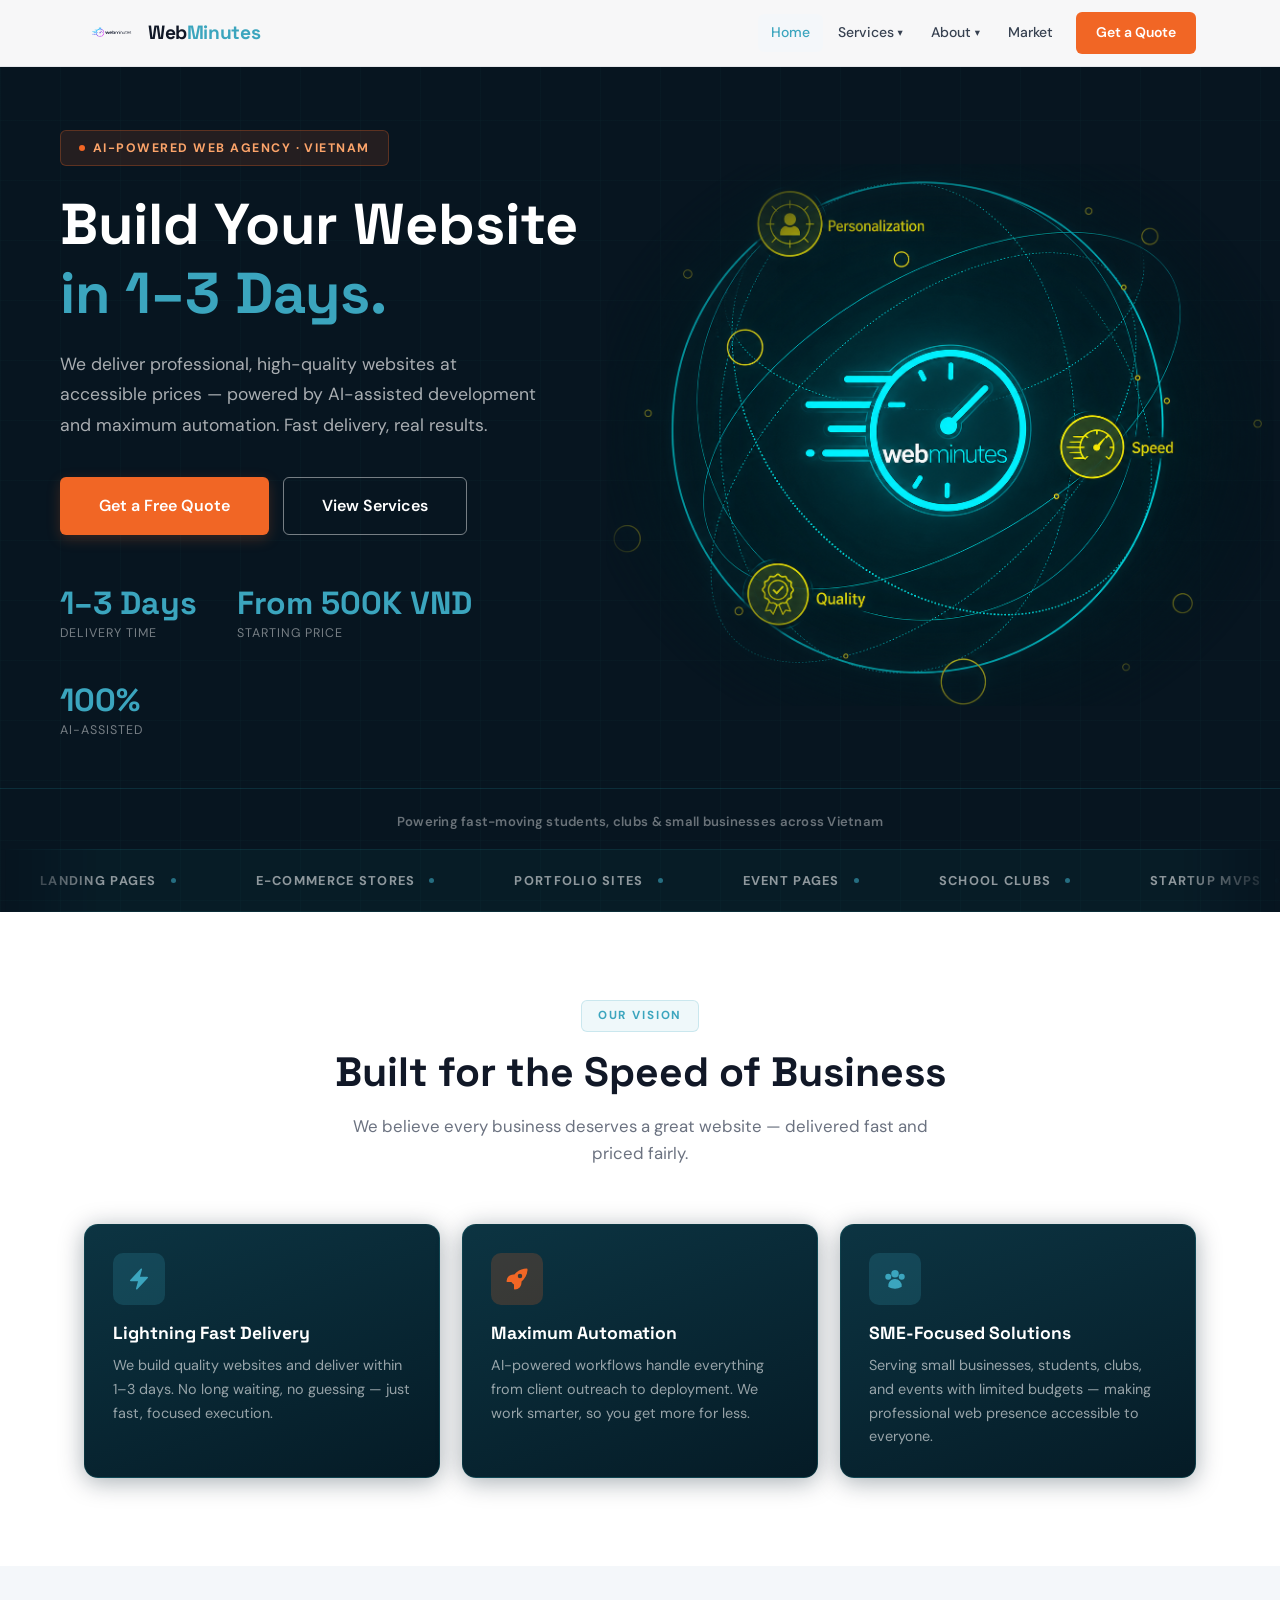
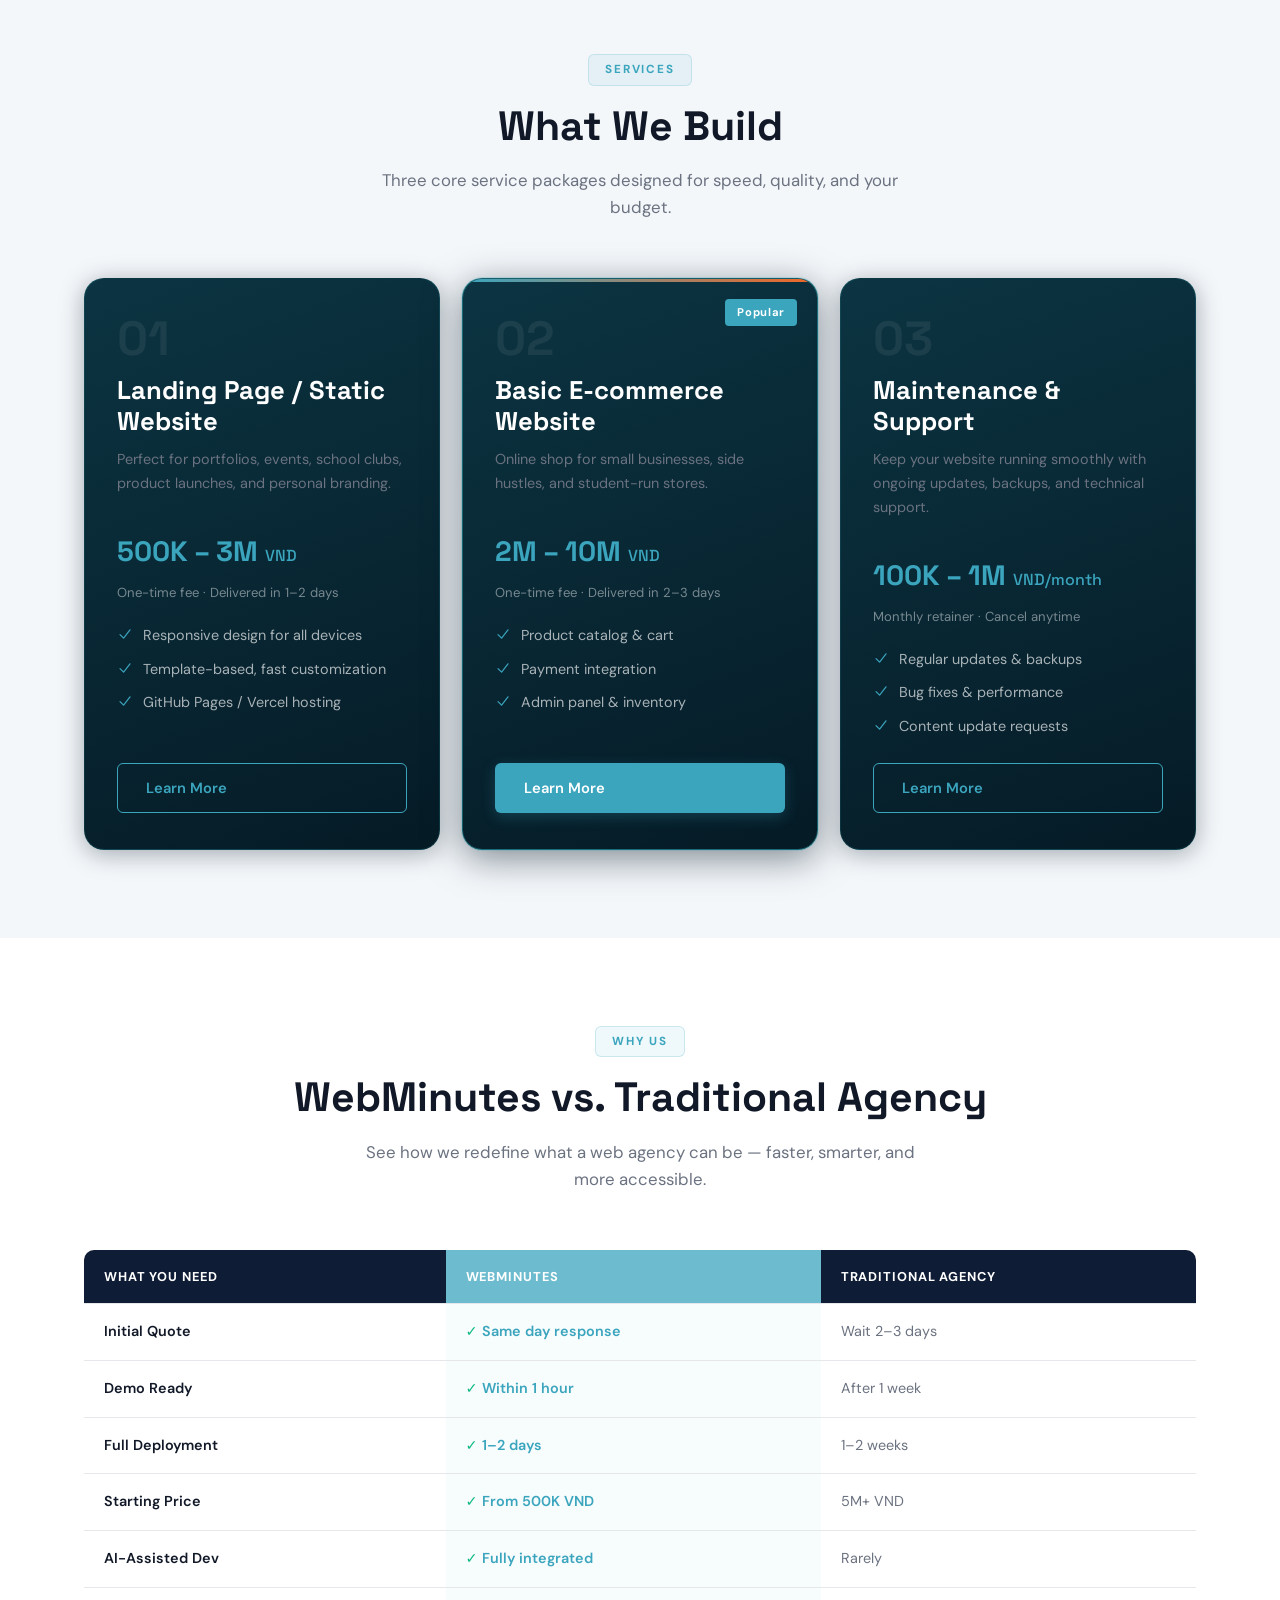
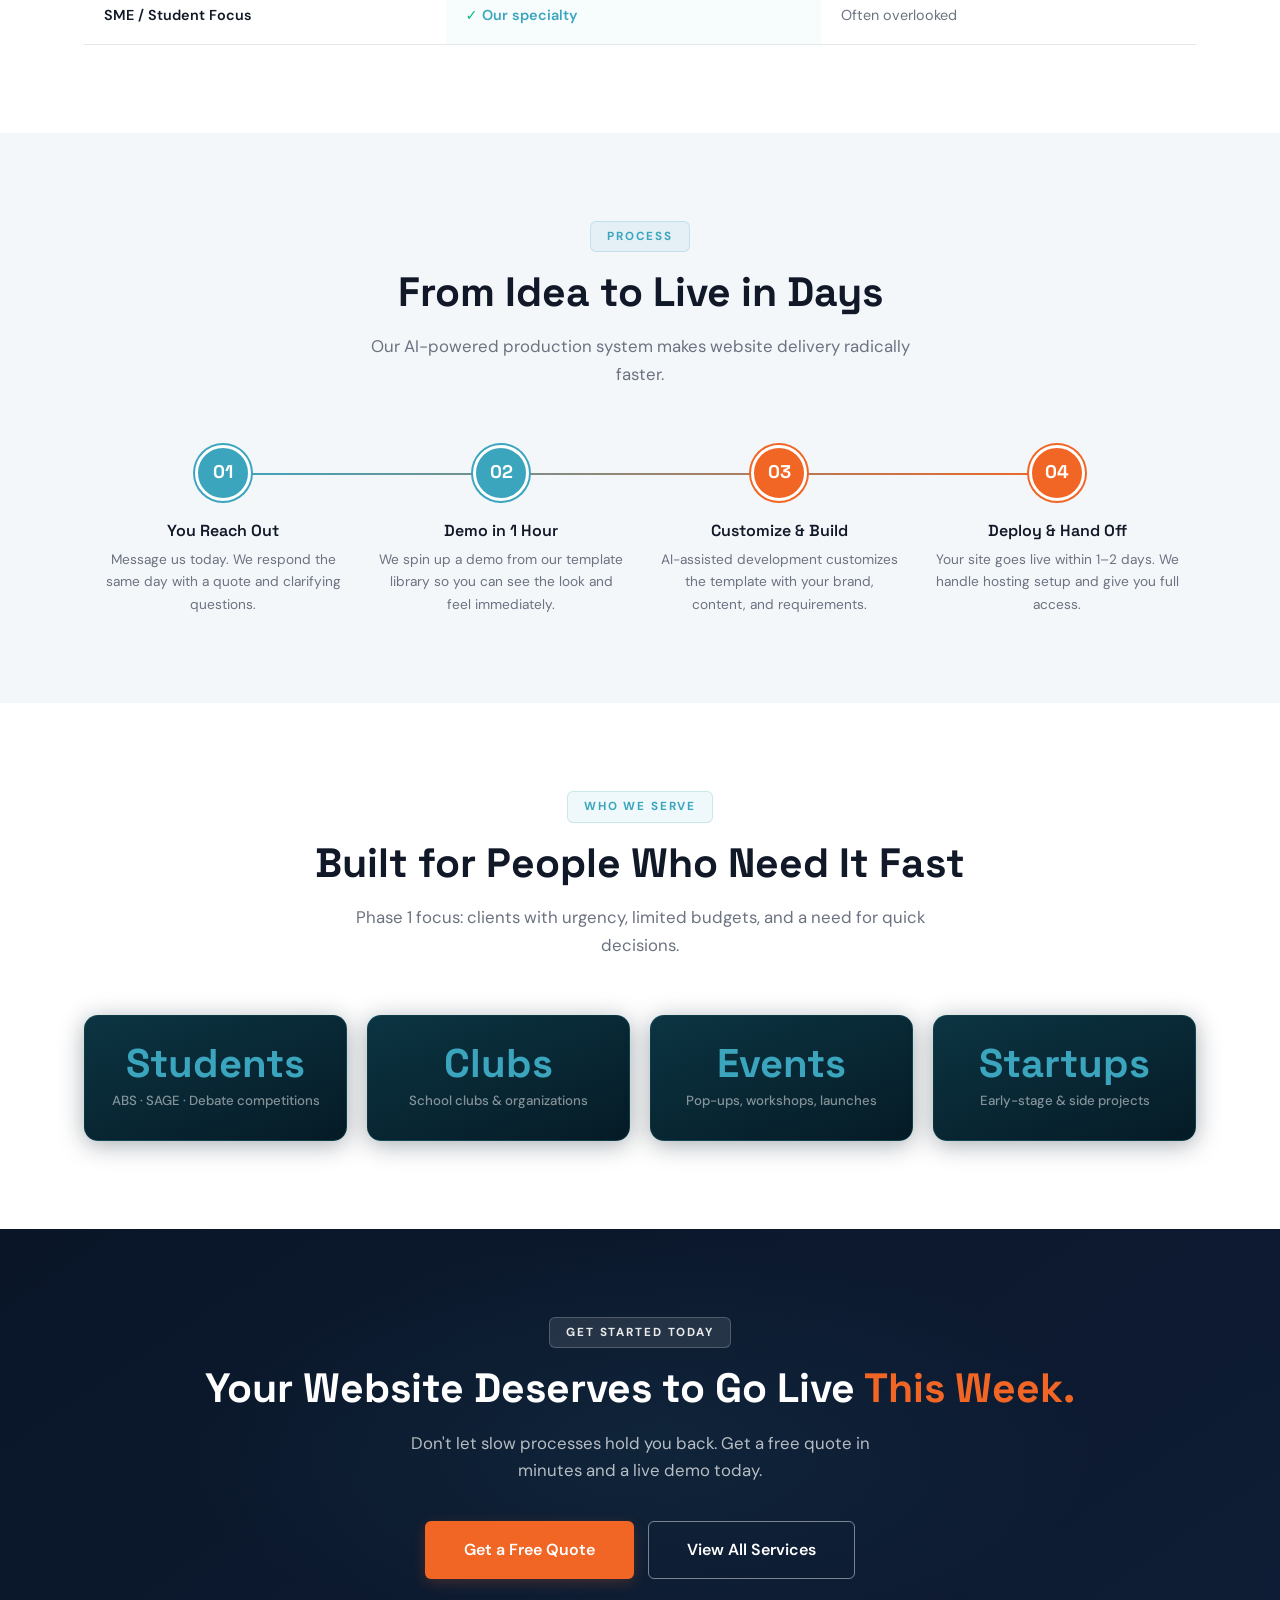
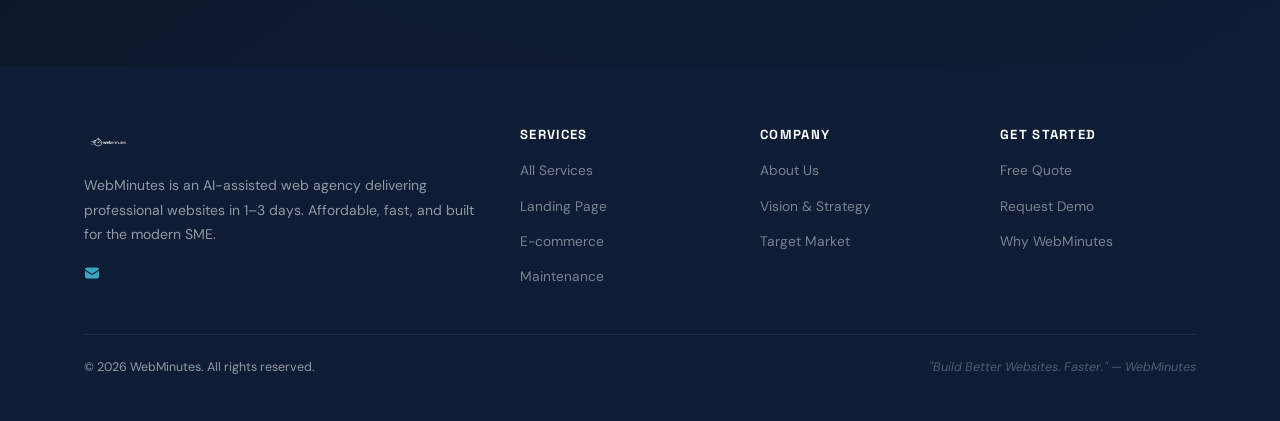
==== index.html @ 7f6e250c "feat: initial WebMinutes website Netcraft-inspired design with dark hero, split layout, scrolling ti" ====
<!DOCTYPE html>
<html lang="en">
<head>
  <meta charset="UTF-8" />
  <meta name="viewport" content="width=device-width, initial-scale=1.0" />
  <link rel="icon" type="image/png" href="assets/img/webminutes-logo.png" />
  <title>WebMinutes – AI-Powered Web Agency | Fast. Affordable. Professional.</title>
  <meta name="description" content="WebMinutes builds quality websites in 1-3 days using AI-assisted development. Affordable solutions for SMEs, students, clubs, and startups in Vietnam." />
  <link rel="stylesheet" href="assets/css/styles.css" />
</head>
<body>

  <!-- NAV -->
  <nav class="nav">
    <div class="nav-inner">
      <a href="index.html" class="nav-logo">
        <img src="assets/img/webminutes-logo.png" alt="WebMinutes" class="nav-logo-img" />
        <span class="nav-logo-text">Web<span>Minutes</span></span>
      </a>
      <ul class="nav-menu">
        <li class="nav-item"><a href="index.html" class="nav-link active">Home</a></li>
        <li class="nav-item">
          <a href="services.html" class="nav-link" data-dropdown="true">Services <span class="chevron">▾</span></a>
          <div class="dropdown">
            <a href="services.html">All Services</a>
            <a href="services/landing-page.html">Landing Page</a>
            <a href="services/ecommerce.html">E-commerce</a>
          </div>
        </li>
        <li class="nav-item">
          <a href="about.html" class="nav-link" data-dropdown="true">About <span class="chevron">▾</span></a>
          <div class="dropdown">
            <a href="about.html">Company Overview</a>
            <a href="about/vision.html">Vision &amp; Strategy</a>
          </div>
        </li>
        <li class="nav-item"><a href="market.html" class="nav-link">Market</a></li>
        <li class="nav-item"><a href="contact.html" class="nav-link nav-cta">Get a Quote</a></li>
      </ul>
      <div class="nav-toggle" aria-label="Toggle menu">
        <span></span><span></span><span></span>
      </div>
    </div>
  </nav>

  <!-- HERO -->
  <section class="hero">
    <div class="hero-grid"></div>
    <div class="container hero-inner">
      <div class="hero-content">
        <div class="hero-eyebrow animate-fade-up">
          <span class="pulse-dot"></span>
          AI-Powered Web Agency · Vietnam
        </div>
        <h1 class="animate-fade-up delay-1">Build Your Website<br /><span>in 1–3 Days.</span></h1>
        <p class="hero-lead animate-fade-up delay-2">
          We deliver professional, high-quality websites at accessible prices — powered by AI-assisted development and maximum automation. Fast delivery, real results.
        </p>
        <div class="hero-cta animate-fade-up delay-3">
          <a href="contact.html" class="btn btn-accent btn-lg">Get a Free Quote</a>
          <a href="services.html" class="btn btn-outline-white btn-lg">View Services</a>
        </div>
        <div class="hero-stats animate-fade-up delay-4">
          <div class="hero-stat">
            <div class="number" data-count="1" data-suffix="–3 Days">0</div>
            <div class="label">Delivery Time</div>
          </div>
          <div class="hero-stat">
            <div class="number" data-prefix="From " data-count="500" data-suffix="K VND">0</div>
            <div class="label">Starting Price</div>
          </div>
          <div class="hero-stat">
            <div class="number" data-count="100" data-suffix="%">0</div>
            <div class="label">AI-Assisted</div>
          </div>
        </div>
      </div>

      <div class="hero-visual">
        <img src="assets/img/background.png" alt="" class="hero-bg-img" aria-hidden="true" />
      </div>
    </div>

    <!-- TICKER BANNER — inside hero so it's always in viewport -->
    <div class="ticker-banner">
    <p class="ticker-banner-label">Powering fast-moving students, clubs &amp; small businesses across Vietnam</p>
    <div class="ticker-outer">
      <div class="ticker-track">
        <span class="ticker-item">Landing Pages<span class="ticker-sep"></span></span>
        <span class="ticker-item">E-commerce Stores<span class="ticker-sep"></span></span>
        <span class="ticker-item">Portfolio Sites<span class="ticker-sep"></span></span>
        <span class="ticker-item">Event Pages<span class="ticker-sep"></span></span>
        <span class="ticker-item">School Clubs<span class="ticker-sep"></span></span>
        <span class="ticker-item">Startup MVPs<span class="ticker-sep"></span></span>
        <span class="ticker-item">AI-Powered Builds<span class="ticker-sep"></span></span>
        <span class="ticker-item">1–3 Day Delivery<span class="ticker-sep"></span></span>
        <span class="ticker-item">From 500K VND<span class="ticker-sep"></span></span>
        <span class="ticker-item">Free Hosting Setup<span class="ticker-sep"></span></span>
        <span class="ticker-item">Mobile Responsive<span class="ticker-sep"></span></span>
        <span class="ticker-item">Same-Day Response<span class="ticker-sep"></span></span>
        <span class="ticker-item">Landing Pages<span class="ticker-sep"></span></span>
        <span class="ticker-item">E-commerce Stores<span class="ticker-sep"></span></span>
        <span class="ticker-item">Portfolio Sites<span class="ticker-sep"></span></span>
        <span class="ticker-item">Event Pages<span class="ticker-sep"></span></span>
        <span class="ticker-item">School Clubs<span class="ticker-sep"></span></span>
        <span class="ticker-item">Startup MVPs<span class="ticker-sep"></span></span>
        <span class="ticker-item">AI-Powered Builds<span class="ticker-sep"></span></span>
        <span class="ticker-item">1–3 Day Delivery<span class="ticker-sep"></span></span>
        <span class="ticker-item">From 500K VND<span class="ticker-sep"></span></span>
        <span class="ticker-item">Free Hosting Setup<span class="ticker-sep"></span></span>
        <span class="ticker-item">Mobile Responsive<span class="ticker-sep"></span></span>
        <span class="ticker-item">Same-Day Response<span class="ticker-sep"></span></span>
      </div>
    </div>
  </div>
  </section>

  <!-- VISION -->
  <section class="section">
    <div class="container">
      <div class="section-header reveal">
        <div class="eyebrow">Our Vision</div>
        <h2>Built for the Speed of Business</h2>
        <p>We believe every business deserves a great website — delivered fast and priced fairly.</p>
      </div>
      <div class="card-grid card-grid-3">
        <div class="card reveal">
          <div class="card-icon blue">
            <svg xmlns="http://www.w3.org/2000/svg" viewBox="0 0 24 24" fill="currentColor"><path fill-rule="evenodd" d="M14.615 1.595a.75.75 0 01.359.852L12.982 9.75h7.268a.75.75 0 01.548 1.262l-10.5 11.25a.75.75 0 01-1.272-.71l1.992-7.302H3.75a.75.75 0 01-.548-1.262l10.5-11.25a.75.75 0 01.913-.143z" clip-rule="evenodd"/></svg>
          </div>
          <h3>Lightning Fast Delivery</h3>
          <p>We build quality websites and deliver within 1–3 days. No long waiting, no guessing — just fast, focused execution.</p>
        </div>
        <div class="card reveal delay-1">
          <div class="card-icon orange">
            <svg xmlns="http://www.w3.org/2000/svg" viewBox="0 0 24 24" fill="currentColor"><path fill-rule="evenodd" d="M9.315 7.584C12.195 3.883 16.695 1.5 21.75 1.5a.75.75 0 01.75.75c0 5.056-2.383 9.555-6.084 12.436A6.75 6.75 0 019.75 22.5a.75.75 0 01-.75-.75v-4.131A15.838 15.838 0 016.382 15H2.25a.75.75 0 01-.75-.75 6.75 6.75 0 017.815-6.666zM15 6.75a2.25 2.25 0 100 4.5 2.25 2.25 0 000-4.5z" clip-rule="evenodd"/></svg>
          </div>
          <h3>Maximum Automation</h3>
          <p>AI-powered workflows handle everything from client outreach to deployment. We work smarter, so you get more for less.</p>
        </div>
        <div class="card reveal delay-2">
          <div class="card-icon teal">
            <svg xmlns="http://www.w3.org/2000/svg" viewBox="0 0 24 24" fill="currentColor"><path fill-rule="evenodd" d="M8.25 6.75a3.75 3.75 0 117.5 0 3.75 3.75 0 01-7.5 0zM15.75 9.75a3 3 0 116 0 3 3 0 01-6 0zM2.25 9.75a3 3 0 116 0 3 3 0 01-6 0zM6.31 15.117A6.745 6.745 0 0112 12a6.745 6.745 0 016.709 7.498.75.75 0 01-.372.568A12.696 12.696 0 0112 21.75c-2.305 0-4.47-.612-6.337-1.684a.75.75 0 01-.372-.568 6.787 6.787 0 011.019-4.38z" clip-rule="evenodd"/></svg>
          </div>
          <h3>SME-Focused Solutions</h3>
          <p>Serving small businesses, students, clubs, and events with limited budgets — making professional web presence accessible to everyone.</p>
        </div>
      </div>
    </div>
  </section>

  <!-- SERVICES OVERVIEW -->
  <section class="section section-alt">
    <div class="container">
      <div class="section-header reveal">
        <div class="eyebrow">Services</div>
        <h2>What We Build</h2>
        <p>Three core service packages designed for speed, quality, and your budget.</p>
      </div>
      <div class="card-grid card-grid-3">
        <a href="services/landing-page.html" class="service-card reveal">
          <div class="service-num">01</div>
          <h3>Landing Page / Static Website</h3>
          <p style="color:var(--text-light);font-size:.9rem;margin:12px 0 16px;">Perfect for portfolios, events, school clubs, product launches, and personal branding.</p>
          <div class="service-price">500K – 3M <span style="font-size:1rem;font-weight:500;">VND</span></div>
          <div class="service-price-note">One-time fee · Delivered in 1–2 days</div>
          <div class="service-features">
            <div class="service-feature"><svg xmlns="http://www.w3.org/2000/svg" viewBox="0 0 20 20" fill="currentColor"><path fill-rule="evenodd" d="M16.704 4.153a.75.75 0 01.143 1.052l-8 10.5a.75.75 0 01-1.127.075l-4.5-4.5a.75.75 0 011.06-1.06l3.894 3.893 7.48-9.817a.75.75 0 011.05-.143z" clip-rule="evenodd"/></svg>Responsive design for all devices</div>
            <div class="service-feature"><svg xmlns="http://www.w3.org/2000/svg" viewBox="0 0 20 20" fill="currentColor"><path fill-rule="evenodd" d="M16.704 4.153a.75.75 0 01.143 1.052l-8 10.5a.75.75 0 01-1.127.075l-4.5-4.5a.75.75 0 011.06-1.06l3.894 3.893 7.48-9.817a.75.75 0 011.05-.143z" clip-rule="evenodd"/></svg>Template-based, fast customization</div>
            <div class="service-feature"><svg xmlns="http://www.w3.org/2000/svg" viewBox="0 0 20 20" fill="currentColor"><path fill-rule="evenodd" d="M16.704 4.153a.75.75 0 01.143 1.052l-8 10.5a.75.75 0 01-1.127.075l-4.5-4.5a.75.75 0 011.06-1.06l3.894 3.893 7.48-9.817a.75.75 0 011.05-.143z" clip-rule="evenodd"/></svg>GitHub Pages / Vercel hosting</div>
          </div>
          <span class="btn btn-outline" style="margin-top:auto;">Learn More</span>
        </a>
        <a href="services/ecommerce.html" class="service-card featured reveal delay-1">
          <div class="featured-badge">Popular</div>
          <div class="service-num">02</div>
          <h3>Basic E-commerce Website</h3>
          <p style="color:var(--text-light);font-size:.9rem;margin:12px 0 16px;">Online shop for small businesses, side hustles, and student-run stores.</p>
          <div class="service-price">2M – 10M <span style="font-size:1rem;font-weight:500;">VND</span></div>
          <div class="service-price-note">One-time fee · Delivered in 2–3 days</div>
          <div class="service-features">
            <div class="service-feature"><svg xmlns="http://www.w3.org/2000/svg" viewBox="0 0 20 20" fill="currentColor"><path fill-rule="evenodd" d="M16.704 4.153a.75.75 0 01.143 1.052l-8 10.5a.75.75 0 01-1.127.075l-4.5-4.5a.75.75 0 011.06-1.06l3.894 3.893 7.48-9.817a.75.75 0 011.05-.143z" clip-rule="evenodd"/></svg>Product catalog &amp; cart</div>
            <div class="service-feature"><svg xmlns="http://www.w3.org/2000/svg" viewBox="0 0 20 20" fill="currentColor"><path fill-rule="evenodd" d="M16.704 4.153a.75.75 0 01.143 1.052l-8 10.5a.75.75 0 01-1.127.075l-4.5-4.5a.75.75 0 011.06-1.06l3.894 3.893 7.48-9.817a.75.75 0 011.05-.143z" clip-rule="evenodd"/></svg>Payment integration</div>
            <div class="service-feature"><svg xmlns="http://www.w3.org/2000/svg" viewBox="0 0 20 20" fill="currentColor"><path fill-rule="evenodd" d="M16.704 4.153a.75.75 0 01.143 1.052l-8 10.5a.75.75 0 01-1.127.075l-4.5-4.5a.75.75 0 011.06-1.06l3.894 3.893 7.48-9.817a.75.75 0 011.05-.143z" clip-rule="evenodd"/></svg>Admin panel &amp; inventory</div>
          </div>
          <span class="btn btn-primary" style="margin-top:auto;">Learn More</span>
        </a>
        <a href="services.html#maintenance" class="service-card reveal delay-2">
          <div class="service-num">03</div>
          <h3>Maintenance &amp; Support</h3>
          <p style="color:var(--text-light);font-size:.9rem;margin:12px 0 16px;">Keep your website running smoothly with ongoing updates, backups, and technical support.</p>
          <div class="service-price">100K – 1M <span style="font-size:1rem;font-weight:500;">VND/month</span></div>
          <div class="service-price-note">Monthly retainer · Cancel anytime</div>
          <div class="service-features">
            <div class="service-feature"><svg xmlns="http://www.w3.org/2000/svg" viewBox="0 0 20 20" fill="currentColor"><path fill-rule="evenodd" d="M16.704 4.153a.75.75 0 01.143 1.052l-8 10.5a.75.75 0 01-1.127.075l-4.5-4.5a.75.75 0 011.06-1.06l3.894 3.893 7.48-9.817a.75.75 0 011.05-.143z" clip-rule="evenodd"/></svg>Regular updates &amp; backups</div>
            <div class="service-feature"><svg xmlns="http://www.w3.org/2000/svg" viewBox="0 0 20 20" fill="currentColor"><path fill-rule="evenodd" d="M16.704 4.153a.75.75 0 01.143 1.052l-8 10.5a.75.75 0 01-1.127.075l-4.5-4.5a.75.75 0 011.06-1.06l3.894 3.893 7.48-9.817a.75.75 0 011.05-.143z" clip-rule="evenodd"/></svg>Bug fixes &amp; performance</div>
            <div class="service-feature"><svg xmlns="http://www.w3.org/2000/svg" viewBox="0 0 20 20" fill="currentColor"><path fill-rule="evenodd" d="M16.704 4.153a.75.75 0 01.143 1.052l-8 10.5a.75.75 0 01-1.127.075l-4.5-4.5a.75.75 0 011.06-1.06l3.894 3.893 7.48-9.817a.75.75 0 011.05-.143z" clip-rule="evenodd"/></svg>Content update requests</div>
          </div>
          <span class="btn btn-outline" style="margin-top:auto;">Learn More</span>
        </a>
      </div>
    </div>
  </section>

  <!-- WHY WEBMINUTES -->
  <section class="section">
    <div class="container">
      <div class="section-header reveal">
        <div class="eyebrow">Why Us</div>
        <h2>WebMinutes vs. Traditional Agency</h2>
        <p>See how we redefine what a web agency can be — faster, smarter, and more accessible.</p>
      </div>
      <div class="compare-wrap reveal">
        <table class="compare-table">
          <thead>
            <tr>
              <th>What You Need</th>
              <th class="hl-col">WebMinutes</th>
              <th>Traditional Agency</th>
            </tr>
          </thead>
          <tbody>
            <tr>
              <td class="metric-col">Initial Quote</td>
              <td class="hl-col us-col"><span class="check">✓</span> Same day response</td>
              <td class="them-col">Wait 2–3 days</td>
            </tr>
            <tr>
              <td class="metric-col">Demo Ready</td>
              <td class="hl-col us-col"><span class="check">✓</span> Within 1 hour</td>
              <td class="them-col">After 1 week</td>
            </tr>
            <tr>
              <td class="metric-col">Full Deployment</td>
              <td class="hl-col us-col"><span class="check">✓</span> 1–2 days</td>
              <td class="them-col">1–2 weeks</td>
            </tr>
            <tr>
              <td class="metric-col">Starting Price</td>
              <td class="hl-col us-col"><span class="check">✓</span> From 500K VND</td>
              <td class="them-col">5M+ VND</td>
            </tr>
            <tr>
              <td class="metric-col">AI-Assisted Dev</td>
              <td class="hl-col us-col"><span class="check">✓</span> Fully integrated</td>
              <td class="them-col">Rarely</td>
            </tr>
            <tr>
              <td class="metric-col">SME / Student Focus</td>
              <td class="hl-col us-col"><span class="check">✓</span> Our specialty</td>
              <td class="them-col">Often overlooked</td>
            </tr>
          </tbody>
        </table>
      </div>
    </div>
  </section>

  <!-- HOW IT WORKS -->
  <section class="section section-alt">
    <div class="container">
      <div class="section-header reveal">
        <div class="eyebrow">Process</div>
        <h2>From Idea to Live in Days</h2>
        <p>Our AI-powered production system makes website delivery radically faster.</p>
      </div>
      <div class="process-grid reveal">
        <div class="process-step">
          <div class="step-num">01</div>
          <h4>You Reach Out</h4>
          <p>Message us today. We respond the same day with a quote and clarifying questions.</p>
        </div>
        <div class="process-step">
          <div class="step-num">02</div>
          <h4>Demo in 1 Hour</h4>
          <p>We spin up a demo from our template library so you can see the look and feel immediately.</p>
        </div>
        <div class="process-step">
          <div class="step-num accent">03</div>
          <h4>Customize &amp; Build</h4>
          <p>AI-assisted development customizes the template with your brand, content, and requirements.</p>
        </div>
        <div class="process-step">
          <div class="step-num accent">04</div>
          <h4>Deploy &amp; Hand Off</h4>
          <p>Your site goes live within 1–2 days. We handle hosting setup and give you full access.</p>
        </div>
      </div>
    </div>
  </section>

  <!-- TARGET MARKET -->
  <section class="section">
    <div class="container">
      <div class="section-header reveal">
        <div class="eyebrow">Who We Serve</div>
        <h2>Built for People Who Need It Fast</h2>
        <p>Phase 1 focus: clients with urgency, limited budgets, and a need for quick decisions.</p>
      </div>
      <div class="stats-row reveal">
        <div class="stat-box">
          <div class="number">Students</div>
          <div class="label">ABS · SAGE · Debate competitions</div>
        </div>
        <div class="stat-box">
          <div class="number">Clubs</div>
          <div class="label">School clubs &amp; organizations</div>
        </div>
        <div class="stat-box">
          <div class="number">Events</div>
          <div class="label">Pop-ups, workshops, launches</div>
        </div>
        <div class="stat-box">
          <div class="number">Startups</div>
          <div class="label">Early-stage &amp; side projects</div>
        </div>
      </div>
    </div>
  </section>

  <!-- CTA -->
  <section class="cta-section">
    <div class="container">
      <div class="section-header" style="margin-bottom:36px;">
        <div class="eyebrow eyebrow-white">Get Started Today</div>
        <h2>Your Website Deserves to Go Live <span style="color:var(--accent)">This Week.</span></h2>
        <p>Don't let slow processes hold you back. Get a free quote in minutes and a live demo today.</p>
      </div>
      <div class="cta-buttons">
        <a href="contact.html" class="btn btn-accent btn-lg">Get a Free Quote</a>
        <a href="services.html" class="btn btn-outline-white btn-lg">View All Services</a>
      </div>
    </div>
  </section>

  <!-- FOOTER -->
  <footer class="footer">
    <div class="container">
      <div class="footer-grid">
        <div class="footer-brand">
          <img src="assets/img/webminutes-logo.png" alt="WebMinutes" class="footer-logo-img" />
          <p>WebMinutes is an AI-assisted web agency delivering professional websites in 1–3 days. Affordable, fast, and built for the modern SME.</p>
          <div class="footer-social" style="margin-top:16px;">
            <a href="contact.html" title="Contact us">
              <svg xmlns="http://www.w3.org/2000/svg" viewBox="0 0 24 24" fill="currentColor" width="16" height="16"><path d="M1.5 8.67v8.58a3 3 0 003 3h15a3 3 0 003-3V8.67l-8.928 5.493a3 3 0 01-3.144 0L1.5 8.67z"/><path d="M22.5 6.908V6.75a3 3 0 00-3-3h-15a3 3 0 00-3 3v.158l9.714 5.978a1.5 1.5 0 001.572 0L22.5 6.908z"/></svg>
            </a>
          </div>
        </div>
        <div class="footer-col">
          <h5>Services</h5>
          <ul>
            <li><a href="services.html">All Services</a></li>
            <li><a href="services/landing-page.html">Landing Page</a></li>
            <li><a href="services/ecommerce.html">E-commerce</a></li>
            <li><a href="services.html#maintenance">Maintenance</a></li>
          </ul>
        </div>
        <div class="footer-col">
          <h5>Company</h5>
          <ul>
            <li><a href="about.html">About Us</a></li>
            <li><a href="about/vision.html">Vision &amp; Strategy</a></li>
            <li><a href="market.html">Target Market</a></li>
          </ul>
        </div>
        <div class="footer-col">
          <h5>Get Started</h5>
          <ul>
            <li><a href="contact.html">Free Quote</a></li>
            <li><a href="contact.html">Request Demo</a></li>
            <li><a href="market.html">Why WebMinutes</a></li>
          </ul>
        </div>
      </div>
      <div class="footer-bottom">
        <p>&copy; 2026 WebMinutes. All rights reserved.</p>
        <p class="footer-tagline">"Build Better Websites. Faster." — WebMinutes</p>
      </div>
    </div>
  </footer>

  <script src="assets/js/site-scripts.js"></script>
</body>
</html>
---- assets/css/styles.css ----
@import url('https://fonts.googleapis.com/css2?family=Space+Grotesk:wght@400;500;600;700&family=DM+Sans:ital,opsz,wght@0,9..40,400;0,9..40,500;0,9..40,600;0,9..40,700;1,9..40,400&display=swap');

:root {
  /* Light backgrounds */
  --bg:       #FFFFFF;
  --bg-alt:   #F4F7FA;
  --bg-card:  #FFFFFF;

  /* Teal primary — netcraft */
  --primary:       #3BA5BE;
  --primary-light: #5BC4D8;
  --primary-dark:  #2A8FAA;

  /* Orange accent */
  --accent:       #F16625;
  --accent-dark:  #D4521A;
  --accent-light: #FCA46A;

  /* Dark anchors — hero, footer, CTA, dark panels */
  --navy:     #0E1C35;
  --navy-mid: #152848;
  --dark:     #111827;
  --teal:     #3BA5BE;

  /* Text */
  --text:       #374151;
  --text-light: #6B7280;
  --white:      #FFFFFF;

  /* Borders */
  --border:      #E5E7EB;
  --border-navy: rgba(255,255,255,.1);

  /* Shadows */
  --shadow:    0 1px 3px rgba(0,0,0,.07), 0 1px 2px rgba(0,0,0,.05);
  --shadow-md: 0 4px 12px rgba(0,0,0,.08), 0 2px 4px rgba(0,0,0,.04);
  --shadow-lg: 0 10px 24px rgba(0,0,0,.09), 0 4px 8px rgba(0,0,0,.05);
  --shadow-xl: 0 20px 44px -8px rgba(59,165,190,.18);

  --radius:    8px;
  --radius-lg: 14px;
  --radius-xl: 20px;
  --transition: all 0.26s cubic-bezier(0.4, 0, 0.2, 1);
}

*, *::before, *::after { margin: 0; padding: 0; box-sizing: border-box; }
html { scroll-behavior: smooth; font-size: 16px; }
body {
  font-family: 'DM Sans', 'Segoe UI', system-ui, sans-serif;
  color: var(--text);
  background: var(--bg);
  line-height: 1.65;
  overflow-x: hidden;
}

h1, h2, h3, h4, h5 { font-family: 'Space Grotesk', 'DM Sans', sans-serif; color: var(--dark); line-height: 1.2; font-weight: 700; }
h1 { font-size: clamp(2.2rem, 5vw, 3.6rem); }
h2 { font-size: clamp(1.7rem, 3.2vw, 2.6rem); }
h3 { font-size: clamp(1.15rem, 2.2vw, 1.6rem); }
h4 { font-size: 1.1rem; font-weight: 600; }
p { margin-bottom: 1rem; }
a { text-decoration: none; color: var(--primary); transition: var(--transition); }
a:hover { color: var(--primary-dark); }
img { max-width: 100%; display: block; }
ul { list-style: none; }

.container { max-width: 1160px; margin: 0 auto; padding: 0 24px; }
.section { padding: 88px 0; }
.section-sm { padding: 56px 0; }
.section-alt { background: var(--bg-alt); }
.section-dark { background: var(--navy); color: var(--white); }
.section-dark h2, .section-dark h3, .section-dark h4 { color: var(--white); }
.section-dark p { color: rgba(255,255,255,.75); }
.text-center { text-align: center; }
.text-primary { color: var(--primary); }
.text-accent { color: var(--accent); }
.text-white { color: var(--white) !important; }
.text-navy { color: var(--navy); }
.mb-0 { margin-bottom: 0 !important; }
.mb-4 { margin-bottom: 1rem; }
.mb-8 { margin-bottom: 2rem; }
.mt-4 { margin-top: 1rem; }
.mt-8 { margin-top: 2rem; }
.font-bold { font-weight: 700; }

/* SECTION HEADER */
.section-header { text-align: center; margin-bottom: 56px; }
.eyebrow {
  display: inline-flex; align-items: center; gap: 8px;
  font-size: .73rem; font-weight: 700; letter-spacing: .16em;
  text-transform: uppercase; color: var(--primary);
  background: rgba(59,165,190,.08); border: 1px solid rgba(59,165,190,.2);
  padding: 5px 16px; border-radius: 6px; margin-bottom: 16px;
}
.eyebrow-accent {
  background: rgba(241,102,37,.08); border-color: rgba(241,102,37,.22);
  color: var(--accent-dark);
}
.eyebrow-white {
  background: rgba(255,255,255,.1); border-color: rgba(255,255,255,.2);
  color: rgba(255,255,255,.9);
}
.section-header h2 { margin-bottom: 16px; }
.section-header p { font-size: 1.05rem; color: var(--text-light); max-width: 580px; margin: 0 auto; }

/* LOGO */
.nav-logo-img { height: 36px; width: auto; display: block; }
.nav-logo-text { font-family: 'Space Grotesk', sans-serif; font-weight: 800; font-size: 1.2rem; color: var(--dark); letter-spacing: -.02em; }
.nav-logo-text span { color: var(--primary); }
.footer-logo-img { height: 32px; width: auto; display: block; margin-bottom: 14px; filter: brightness(0) invert(1); }

/* NAV */
.nav {
  position: fixed; top: 0; left: 0; right: 0; z-index: 1000;
  background: rgba(255,255,255,.97);
  backdrop-filter: blur(20px); -webkit-backdrop-filter: blur(20px);
  border-bottom: 1px solid var(--border);
  transition: var(--transition);
}
.nav.scrolled { box-shadow: var(--shadow-md); }
.nav-inner {
  display: flex; align-items: center; justify-content: space-between;
  height: 66px; max-width: 1160px; margin: 0 auto; padding: 0 24px;
}
.nav-logo { display: flex; align-items: center; gap: 10px; }
.nav-menu { display: flex; align-items: center; gap: 2px; }
.nav-item { position: relative; }
.nav-link {
  display: flex; align-items: center; gap: 4px; padding: 7px 13px;
  border-radius: 6px; font-size: .875rem; font-weight: 500;
  color: var(--text); transition: var(--transition); white-space: nowrap;
}
.nav-link:hover, .nav-link.active { background: var(--bg-alt); color: var(--primary); }
.nav-link .chevron { font-size: .65rem; transition: var(--transition); }
.nav-item:hover .chevron { transform: rotate(180deg); }
.dropdown {
  position: absolute; top: calc(100% + 8px); left: 0;
  background: var(--white); border: 1px solid var(--border);
  border-radius: var(--radius); box-shadow: var(--shadow-lg);
  min-width: 195px; opacity: 0; visibility: hidden;
  transform: translateY(-8px); transition: var(--transition); overflow: hidden;
}
.nav-item:hover .dropdown { opacity: 1; visibility: visible; transform: translateY(0); }
.dropdown a {
  display: block; padding: 10px 16px; font-size: .855rem; font-weight: 500;
  color: var(--text); border-bottom: 1px solid var(--border); transition: var(--transition);
}
.dropdown a:last-child { border-bottom: none; }
.dropdown a:hover { background: var(--bg-alt); color: var(--primary); padding-left: 22px; }
.nav-cta {
  background: var(--accent); color: var(--white) !important;
  border-radius: 6px; padding: 9px 20px !important;
  font-weight: 600 !important; margin-left: 8px;
}
.nav-cta:hover { background: var(--accent-dark) !important; color: var(--white) !important; transform: translateY(-1px); }
.nav-toggle { display: none; flex-direction: column; gap: 5px; cursor: pointer; padding: 4px; }
.nav-toggle span { display: block; width: 24px; height: 2px; background: var(--dark); border-radius: 2px; transition: var(--transition); }

/* BUTTONS */
.btn {
  display: inline-flex; align-items: center; gap: 8px;
  padding: 12px 28px; border-radius: 6px;
  font-size: .92rem; font-weight: 600;
  cursor: pointer; border: 1.5px solid transparent;
  transition: var(--transition); white-space: nowrap; font-family: inherit;
}
.btn-primary { background: var(--primary); color: var(--white); box-shadow: 0 4px 14px rgba(59,165,190,.25); }
.btn-primary:hover { background: var(--primary-dark); color: var(--white); transform: translateY(-2px); box-shadow: 0 8px 22px rgba(59,165,190,.35); }
.btn-accent { background: var(--accent); color: var(--white); box-shadow: 0 4px 14px rgba(241,102,37,.22); }
.btn-accent:hover { background: var(--accent-dark); color: var(--white); transform: translateY(-2px); box-shadow: 0 8px 22px rgba(241,102,37,.32); }
.btn-navy { background: var(--navy); color: var(--white); }
.btn-navy:hover { background: var(--navy-mid); color: var(--white); transform: translateY(-2px); }
.btn-outline { background: transparent; color: var(--primary); border-color: var(--primary); }
.btn-outline:hover { background: var(--primary); color: var(--white); transform: translateY(-2px); }
.btn-outline-white { background: transparent; color: var(--white); border-color: rgba(255,255,255,.45); }
.btn-outline-white:hover { background: rgba(255,255,255,.1); color: var(--white); border-color: var(--white); }
.btn-lg { padding: 15px 38px; font-size: 1rem; }
.btn-sm { padding: 8px 18px; font-size: .83rem; }

/* HERO */
.hero {
  min-height: 100dvh; display: flex; flex-direction: column;
  background: #071520;
  position: relative; overflow: hidden; padding-top: 66px;
}
.hero-grid {
  position: absolute; inset: 0; pointer-events: none;
  background-image: linear-gradient(rgba(46,196,204,.025) 1px, transparent 1px),
                    linear-gradient(90deg, rgba(46,196,204,.025) 1px, transparent 1px);
  background-size: 60px 60px;
}
.hero-inner {
  flex: 1; position: relative; z-index: 2;
  display: grid; grid-template-columns: 1fr 1fr;
  gap: 0; align-items: center;
  padding: 64px 0 48px;
}
.hero-content { padding-right: 48px; }
.hero-eyebrow {
  display: inline-flex; align-items: center; gap: 8px;
  background: rgba(241,102,37,.12); border: 1px solid rgba(241,102,37,.28);
  color: var(--accent-light); padding: 7px 18px; border-radius: 6px;
  font-size: .77rem; font-weight: 700; letter-spacing: .12em;
  text-transform: uppercase; margin-bottom: 24px;
}
.hero-eyebrow .pulse-dot { width: 6px; height: 6px; background: var(--accent); border-radius: 50%; animation: pulse 2s infinite; }
.hero h1 { color: var(--white); margin-bottom: 20px; }
.hero h1 span { color: var(--primary); }
.hero-lead { font-size: 1.1rem; color: rgba(255,255,255,.65); margin-bottom: 36px; max-width: 480px; line-height: 1.75; }
.hero-cta { display: flex; gap: 14px; flex-wrap: wrap; margin-bottom: 52px; }
.hero-stats { display: flex; gap: 40px; flex-wrap: wrap; }
.hero-stat .number { font-family: 'Space Grotesk', sans-serif; font-size: 2rem; font-weight: 700; color: var(--primary); line-height: 1; }
.hero-stat .label { font-size: .78rem; color: rgba(255,255,255,.45); text-transform: uppercase; letter-spacing: .08em; margin-top: 4px; }
.hero-visual {
  display: flex; align-items: center; justify-content: flex-end;
  height: 100%; overflow: visible;
}
.hero-bg-img {
  width: 115%; max-width: 820px; height: auto;
  object-fit: contain; display: block;
  transform: translateX(8%);
  -webkit-mask-image: radial-gradient(ellipse 72% 78% at 50% 50%,
    black 0%,
    black 32%,
    rgba(0,0,0,.85) 48%,
    rgba(0,0,0,.4)  62%,
    transparent     76%);
  mask-image: radial-gradient(ellipse 72% 78% at 50% 50%,
    black 0%,
    black 32%,
    rgba(0,0,0,.85) 48%,
    rgba(0,0,0,.4)  62%,
    transparent     76%);
}

/* TICKER BANNER */
.ticker-banner {
  position: relative; z-index: 2;
  border-top: 1px solid rgba(46,196,204,.15);
  padding: 22px 0 0;
}
.ticker-banner-label {
  text-align: center; font-size: .82rem; font-weight: 600;
  color: rgba(255,255,255,.4); letter-spacing: .02em;
  margin-bottom: 16px; padding: 0 24px;
}
.ticker-outer {
  overflow: hidden;
  background: rgba(46,196,204,.04);
  border-top: 1px solid rgba(46,196,204,.1);
  border-bottom: 1px solid rgba(46,196,204,.1);
  -webkit-mask-image: linear-gradient(90deg, transparent, #000 8%, #000 92%, transparent);
  mask-image: linear-gradient(90deg, transparent, #000 8%, #000 92%, transparent);
}
.ticker-track {
  display: flex; align-items: center;
  white-space: nowrap; width: max-content;
  animation: ticker-scroll 40s linear infinite;
  padding: 20px 0;
}
.ticker-track:hover { animation-play-state: paused; }
.ticker-item {
  display: inline-flex; align-items: center; gap: 14px;
  padding: 0 40px; font-size: .8rem; font-weight: 700;
  color: rgba(255,255,255,.55); text-transform: uppercase; letter-spacing: .1em;
}
.ticker-sep {
  width: 5px; height: 5px; background: var(--primary);
  border-radius: 50%; flex-shrink: 0; opacity: .6;
}
@keyframes ticker-scroll {
  from { transform: translateX(0); }
  to { transform: translateX(-50%); }
}

/* PAGE HERO */
.page-hero {
  background: url('../img/background.png') center top / cover no-repeat, linear-gradient(145deg, #0A1628 0%, #0E1C35 100%);
  padding: 116px 0 72px; position: relative; overflow: hidden;
}
.page-hero::before {
  content: ''; position: absolute; inset: 0;
  background: linear-gradient(145deg, rgba(10,22,40,.78) 0%, rgba(14,28,53,.72) 100%);
}
.page-hero-inner { position: relative; z-index: 2; }
.page-hero .eyebrow { background: rgba(255,255,255,.08); border-color: rgba(255,255,255,.18); color: rgba(255,255,255,.85); }
.page-hero h1 { color: var(--white); margin-bottom: 16px; }
.page-hero p { font-size: 1.1rem; color: rgba(255,255,255,.65); max-width: 580px; margin-bottom: 0; }
.breadcrumb { display: flex; align-items: center; gap: 8px; margin-bottom: 20px; font-size: .83rem; }
.breadcrumb a { color: rgba(255,255,255,.45); }
.breadcrumb a:hover { color: var(--primary-light); }
.breadcrumb span { color: rgba(255,255,255,.25); }
.breadcrumb .current { color: rgba(255,255,255,.85); font-weight: 600; }

/* CARDS */
.card {
  background: linear-gradient(160deg, #0C3442 0%, #051B26 100%);
  border: 1px solid rgba(46,196,204,.14);
  border-radius: var(--radius-lg); padding: 28px;
  transition: var(--transition);
  box-shadow: 0 4px 24px rgba(4,24,38,.35);
}
.card:hover { transform: translateY(-4px); box-shadow: 0 8px 36px rgba(4,24,38,.5); border-color: rgba(46,196,204,.32); }
.card-icon { width: 52px; height: 52px; border-radius: 10px; display: flex; align-items: center; justify-content: center; margin-bottom: 18px; }
.card-icon svg { width: 24px; height: 24px; }
.card-icon.blue { background: rgba(59,165,190,.2); color: var(--primary); }
.card-icon.orange { background: rgba(241,102,37,.2); color: var(--accent); }
.card-icon.teal { background: rgba(59,165,190,.2); color: var(--teal); }
.card-icon.green { background: rgba(16,185,129,.2); color: #34D399; }
.card h3 { color: var(--white); margin-bottom: 10px; font-size: 1.1rem; }
.card h4 { color: var(--white); margin-bottom: 8px; }
.card p { color: rgba(255,255,255,.58); font-size: .9rem; margin-bottom: 0; }
.card-grid { display: grid; gap: 22px; }
.card-grid-2 { grid-template-columns: repeat(2, 1fr); }
.card-grid-3 { grid-template-columns: repeat(3, 1fr); }
.card-grid-4 { grid-template-columns: repeat(4, 1fr); }

/* SERVICE CARDS */
.service-card {
  background: linear-gradient(160deg, #0C3442 0%, #051B26 100%);
  border: 1px solid rgba(46,196,204,.14);
  border-radius: var(--radius-xl); padding: 36px 32px;
  position: relative; overflow: hidden; transition: var(--transition);
  display: flex; flex-direction: column;
  box-shadow: 0 4px 24px rgba(4,24,38,.35);
}
.service-card::before {
  content: ''; position: absolute; top: 0; left: 0; right: 0; height: 3px;
  background: linear-gradient(90deg, var(--primary), var(--accent));
  transform: scaleX(0); transform-origin: left; transition: transform .4s ease;
}
.service-card:hover::before { transform: scaleX(1); }
.service-card:hover { transform: translateY(-6px); box-shadow: 0 12px 40px rgba(4,24,38,.5); border-color: rgba(46,196,204,.32); }
.service-card.featured { border-color: rgba(46,196,204,.4); box-shadow: 0 0 0 1px rgba(59,165,190,.2), 0 8px 36px rgba(4,24,38,.5); }
.service-card.featured::before { transform: scaleX(1); }
.service-card h3 { color: var(--white); }
.featured-badge { position: absolute; top: 20px; right: 20px; background: var(--primary); color: white; font-size: .7rem; font-weight: 700; padding: 4px 12px; border-radius: 4px; letter-spacing: .06em; }
.service-num { font-family: 'Space Grotesk', sans-serif; font-size: 3rem; font-weight: 800; color: rgba(255,255,255,.07); line-height: 1; margin-bottom: 12px; }
.service-price { font-family: 'Space Grotesk', sans-serif; font-size: 1.75rem; font-weight: 700; color: var(--primary); margin: 16px 0 8px; }
.service-price-note { font-size: .82rem; color: rgba(255,255,255,.45); margin-bottom: 20px; }
.service-features { display: flex; flex-direction: column; gap: 10px; margin-bottom: 24px; flex: 1; }
.service-feature { display: flex; align-items: flex-start; gap: 10px; font-size: .9rem; color: rgba(255,255,255,.65); }
.service-feature svg { width: 16px; height: 16px; color: var(--primary); flex-shrink: 0; margin-top: 2px; }

/* COMPARISON TABLE */
.compare-wrap { overflow-x: auto; }
.compare-table { width: 100%; border-collapse: collapse; min-width: 560px; }
.compare-table th, .compare-table td { padding: 16px 20px; text-align: left; border-bottom: 1px solid var(--border); font-size: .9rem; }
.compare-table th { background: var(--navy); color: var(--white); font-weight: 700; font-size: .8rem; text-transform: uppercase; letter-spacing: .07em; }
.compare-table th:first-child { border-radius: 10px 0 0 0; }
.compare-table th:last-child { border-radius: 0 10px 0 0; }
.compare-table tr:hover td { background: var(--bg-alt); }
.compare-table .metric-col { font-weight: 600; color: var(--dark); }
.compare-table .us-col { color: var(--primary); font-weight: 600; }
.compare-table .them-col { color: var(--text-light); }
.compare-table .check { color: #10B981; font-weight: 700; }
.compare-table .hl-col { background: rgba(59,165,190,.04) !important; }
.compare-table th.hl-col { background: rgba(59,165,190,.75) !important; }

/* STAT BOXES */
.stats-row { display: grid; grid-template-columns: repeat(4, 1fr); gap: 20px; }
.stat-box { background: linear-gradient(160deg, #0C3442 0%, #051B26 100%); border: 1px solid rgba(46,196,204,.14); border-radius: var(--radius-lg); padding: 28px 20px; text-align: center; transition: var(--transition); box-shadow: 0 4px 24px rgba(4,24,38,.35); }
.stat-box:hover { transform: translateY(-4px); box-shadow: 0 8px 36px rgba(4,24,38,.5); border-color: rgba(46,196,204,.32); }
.stat-box .number { font-family: 'Space Grotesk', sans-serif; font-size: 2.5rem; font-weight: 800; color: var(--primary); line-height: 1; margin-bottom: 6px; }
.stat-box .number.accent { color: var(--accent); }
.stat-box .label { font-size: .83rem; color: rgba(255,255,255,.5); font-weight: 500; }

/* TWO-COL */
.two-col { display: grid; grid-template-columns: 1fr 1fr; gap: 56px; align-items: center; }
.two-col.reverse { direction: rtl; }
.two-col.reverse > * { direction: ltr; }
.two-col-content h2 { margin-bottom: 18px; }
.two-col-content p { color: var(--text-light); margin-bottom: 14px; }

/* CHECKLIST */
.checklist { display: flex; flex-direction: column; gap: 11px; }
.checklist-item { display: flex; align-items: flex-start; gap: 11px; font-size: .92rem; color: rgba(255,255,255,.72); }
.ci-icon { width: 20px; height: 20px; border-radius: 4px; background: rgba(59,165,190,.2); color: var(--primary); display: flex; align-items: center; justify-content: center; flex-shrink: 0; margin-top: 2px; }
.ci-icon svg { width: 10px; height: 10px; }
.ci-icon.accent { background: rgba(241,102,37,.2); color: var(--accent); }

/* PROCESS STEPS */
.process-grid { display: grid; grid-template-columns: repeat(4, 1fr); gap: 0; position: relative; }
.process-grid::before { content: ''; position: absolute; top: 28px; left: 12.5%; right: 12.5%; height: 2px; background: linear-gradient(90deg, var(--primary), var(--accent)); z-index: 0; }
.process-step { text-align: center; position: relative; z-index: 1; padding: 0 16px; }
.step-num { width: 56px; height: 56px; border-radius: 50%; background: var(--primary); color: white; font-family: 'Space Grotesk', sans-serif; font-size: 1.15rem; font-weight: 700; display: flex; align-items: center; justify-content: center; margin: 0 auto 20px; border: 3px solid var(--white); box-shadow: 0 0 0 2px var(--primary), var(--shadow); }
.step-num.accent { background: var(--accent); box-shadow: 0 0 0 2px var(--accent), var(--shadow); }
.process-step h4 { margin-bottom: 8px; font-size: 1rem; }
.process-step p { font-size: .855rem; color: var(--text-light); margin: 0; }

/* REVENUE CARDS */
.revenue-timeline { display: flex; flex-direction: column; gap: 16px; }
.revenue-item { display: grid; grid-template-columns: 80px 1fr auto; gap: 20px; align-items: center; background: var(--white); border: 1px solid var(--border); border-radius: var(--radius); padding: 18px 24px; transition: var(--transition); box-shadow: var(--shadow); }
.revenue-item:hover { box-shadow: var(--shadow-md); border-color: rgba(59,165,190,.2); }
.revenue-month { font-family: 'Space Grotesk', sans-serif; font-size: .8rem; font-weight: 700; color: var(--text-light); text-transform: uppercase; letter-spacing: .06em; }
.revenue-bar-wrap { height: 8px; background: var(--bg-alt); border-radius: 100px; overflow: hidden; }
.revenue-bar { height: 100%; background: linear-gradient(90deg, var(--primary), var(--accent)); border-radius: 100px; transition: width 1s cubic-bezier(0.4, 0, 0.2, 1); }
.revenue-amount { font-family: 'Space Grotesk', sans-serif; font-size: 1rem; font-weight: 700; color: var(--navy); white-space: nowrap; min-width: 90px; text-align: right; }

/* CTA SECTION */
.cta-section {
  background: linear-gradient(145deg, #0A1628 0%, #0E1C35 100%);
  padding: 88px 0; text-align: center; position: relative; overflow: hidden;
}
.cta-section::before { content: ''; position: absolute; inset: 0; background: radial-gradient(ellipse 60% 80% at 50% 50%, rgba(59,165,190,.08) 0%, transparent 60%); }
.cta-section > .container { position: relative; z-index: 2; }
.cta-section h2 { color: var(--white); margin-bottom: 16px; }
.cta-section p { color: rgba(255,255,255,.7); font-size: 1.05rem; max-width: 520px; margin: 0 auto 36px; }
.cta-buttons { display: flex; gap: 14px; justify-content: center; flex-wrap: wrap; }

/* FOOTER */
.footer { background: var(--navy); color: rgba(255,255,255,.55); padding: 60px 0 28px; }
.footer-grid { display: grid; grid-template-columns: 2fr 1fr 1fr 1fr; gap: 44px; margin-bottom: 44px; }
.footer-brand p { font-size: .875rem; line-height: 1.75; margin-top: 4px; }
.footer-col h5 { color: var(--white); font-size: .82rem; font-weight: 700; text-transform: uppercase; letter-spacing: .1em; margin-bottom: 14px; }
.footer-col ul { display: flex; flex-direction: column; gap: 9px; }
.footer-col a { font-size: .86rem; color: rgba(255,255,255,.45); transition: var(--transition); }
.footer-col a:hover { color: var(--primary-light); }
.footer-bottom { border-top: 1px solid rgba(255,255,255,.08); padding-top: 22px; display: flex; justify-content: space-between; align-items: center; flex-wrap: wrap; gap: 10px; }
.footer-bottom p { font-size: .78rem; }
.footer-tagline { font-size: .78rem; color: rgba(255,255,255,.28); font-style: italic; }

/* TECH STACK */
.tech-grid { display: grid; grid-template-columns: repeat(3, 1fr); gap: 20px; }
.tech-group { background: var(--white); border: 1px solid var(--border); border-radius: var(--radius-lg); padding: 24px; box-shadow: var(--shadow); }
.tech-group h4 { font-size: .85rem; font-weight: 700; text-transform: uppercase; letter-spacing: .1em; color: var(--text-light); margin-bottom: 14px; }
.tech-tags { display: flex; flex-wrap: wrap; gap: 8px; }
.tech-tag { background: rgba(59,165,190,.08); border: 1px solid rgba(59,165,190,.18); color: var(--primary); font-size: .8rem; font-weight: 600; padding: 4px 12px; border-radius: 4px; }

/* NOTICE / INFO */
.info-box { background: rgba(59,165,190,.06); border: 1px solid rgba(59,165,190,.18); border-left: 3px solid var(--primary); border-radius: var(--radius); padding: 20px 24px; margin-bottom: 24px; }
.info-box h4 { color: var(--primary); margin-bottom: 6px; }
.info-box p { font-size: .9rem; color: var(--text); margin-bottom: 0; }

/* CONTACT FORM */
.contact-grid { display: grid; grid-template-columns: 1fr 1.3fr; gap: 56px; align-items: start; }
.contact-detail { display: flex; align-items: flex-start; gap: 14px; padding: 16px; background: var(--bg-alt); border-radius: var(--radius); font-size: .88rem; margin-bottom: 12px; }
.contact-detail .cd-icon { width: 36px; height: 36px; border-radius: 8px; background: rgba(59,165,190,.1); color: var(--primary); display: flex; align-items: center; justify-content: center; flex-shrink: 0; }
.contact-detail .cd-icon svg { width: 18px; height: 18px; }
.contact-detail .cd-label { font-size: .75rem; font-weight: 700; text-transform: uppercase; letter-spacing: .08em; color: var(--text-light); margin-bottom: 2px; }
.contact-detail .cd-value { color: var(--dark); font-weight: 500; }
.contact-form-wrap { background: var(--white); border: 1px solid var(--border); border-radius: var(--radius-xl); padding: 40px 36px; box-shadow: var(--shadow-lg); }
.form-group { margin-bottom: 18px; }
.form-group label { display: block; font-size: .85rem; font-weight: 600; color: var(--dark); margin-bottom: 7px; }
.form-group input, .form-group select, .form-group textarea {
  width: 100%; padding: 12px 16px;
  border: 1px solid var(--border); border-radius: var(--radius);
  font-size: .9rem; font-family: inherit; color: var(--dark);
  background: var(--white); transition: var(--transition); outline: none;
}
.form-group input:focus, .form-group select:focus, .form-group textarea:focus { border-color: var(--primary); box-shadow: 0 0 0 3px rgba(59,165,190,.1); }
.form-group textarea { resize: vertical; min-height: 110px; }
.form-row { display: grid; grid-template-columns: 1fr 1fr; gap: 14px; }

/* STRATEGY GRID */
.strategy-grid { display: grid; grid-template-columns: 1fr 1fr; gap: 24px; }
.strategy-col { border-radius: var(--radius-lg); padding: 28px; }
.strategy-col.no { background: rgba(239,68,68,.05); border: 1px solid rgba(239,68,68,.15); }
.strategy-col.yes { background: rgba(59,165,190,.05); border: 1px solid rgba(59,165,190,.15); }
.strategy-col h4 { font-size: 1rem; margin-bottom: 16px; display: flex; align-items: center; gap: 8px; }
.strategy-col h4.no-title { color: #DC2626; }
.strategy-col h4.yes-title { color: var(--primary); }
.strategy-item { display: flex; align-items: flex-start; gap: 10px; padding: 10px 0; border-bottom: 1px solid rgba(0,0,0,.05); font-size: .9rem; color: var(--text); }
.strategy-item:last-child { border-bottom: none; }
.strategy-item svg { width: 16px; height: 16px; flex-shrink: 0; margin-top: 2px; }

/* ANIMATIONS */
@keyframes pulse { 0%,100% { opacity:1; transform:scale(1); } 50% { opacity:.6; transform:scale(.85); } }
@keyframes fade-up { from { opacity:0; transform:translateY(24px); } to { opacity:1; transform:translateY(0); } }
@keyframes fade-in { from { opacity:0; } to { opacity:1; } }

.animate-fade-up { animation: fade-up .6s ease forwards; opacity: 0; }
.delay-1 { animation-delay: .15s; }
.delay-2 { animation-delay: .3s; }
.delay-3 { animation-delay: .45s; }
.delay-4 { animation-delay: .6s; }
.reveal { opacity:0; transform:translateY(28px); transition:opacity .6s ease, transform .6s ease; }
.reveal.visible { opacity:1; transform:translateY(0); }

/* RESPONSIVE */
@media (max-width:1024px) {
  .hero-inner { grid-template-columns: 1fr; }
  .hero-visual { display: none; }
  .hero-content { padding-right: 0; }
  .ticker-banner { padding: 16px 0 0; }
  .card-grid-4, .stats-row { grid-template-columns: repeat(2, 1fr); }
  .footer-grid { grid-template-columns: 1fr 1fr; }
  .process-grid { grid-template-columns: repeat(2, 1fr); gap: 32px; }
  .process-grid::before { display: none; }
  .tech-grid { grid-template-columns: 1fr 1fr; }
}
@media (max-width:768px) {
  .nav-menu { display:none; position:fixed; top:66px; left:0; right:0; background:var(--white); border-bottom:1px solid var(--border); flex-direction:column; padding:14px; gap:4px; box-shadow:var(--shadow-lg); }
  .nav-menu.open { display:flex; }
  .nav-toggle { display:flex; }
  .nav-cta { margin-left: 0; }
  .dropdown { position:static; opacity:1; visibility:visible; transform:none; box-shadow:none; border:none; background:var(--bg-alt); border-radius:var(--radius); margin-top:4px; display:none; }
  .nav-item.open .dropdown { display:block; }
  .hero-stats { gap: 24px; }
  .hero-cta { flex-direction: column; }
  .hero-cta .btn { width: 100%; justify-content: center; }
  .card-grid-3, .card-grid-2 { grid-template-columns: 1fr; }
  .two-col { grid-template-columns:1fr; gap:32px; }
  .two-col.reverse { direction:ltr; }
  .strategy-grid { grid-template-columns: 1fr; }
  .contact-grid { grid-template-columns: 1fr; }
  .footer-grid { grid-template-columns:1fr; gap:28px; }
  .footer-bottom { flex-direction:column; text-align:center; }
  .cta-buttons { flex-direction:column; align-items:center; }
  .compare-wrap { overflow-x: auto; }
  .tech-grid { grid-template-columns: 1fr; }
  .form-row { grid-template-columns: 1fr; }
  .process-grid { grid-template-columns: 1fr; }
  .revenue-item { grid-template-columns: 60px 1fr; }
  .revenue-amount { display: none; }
}
@media (max-width:480px) {
  .section { padding: 60px 0; }
  .stats-row { grid-template-columns: 1fr 1fr; }
  .hero-stats { flex-wrap: wrap; gap: 20px; }
}
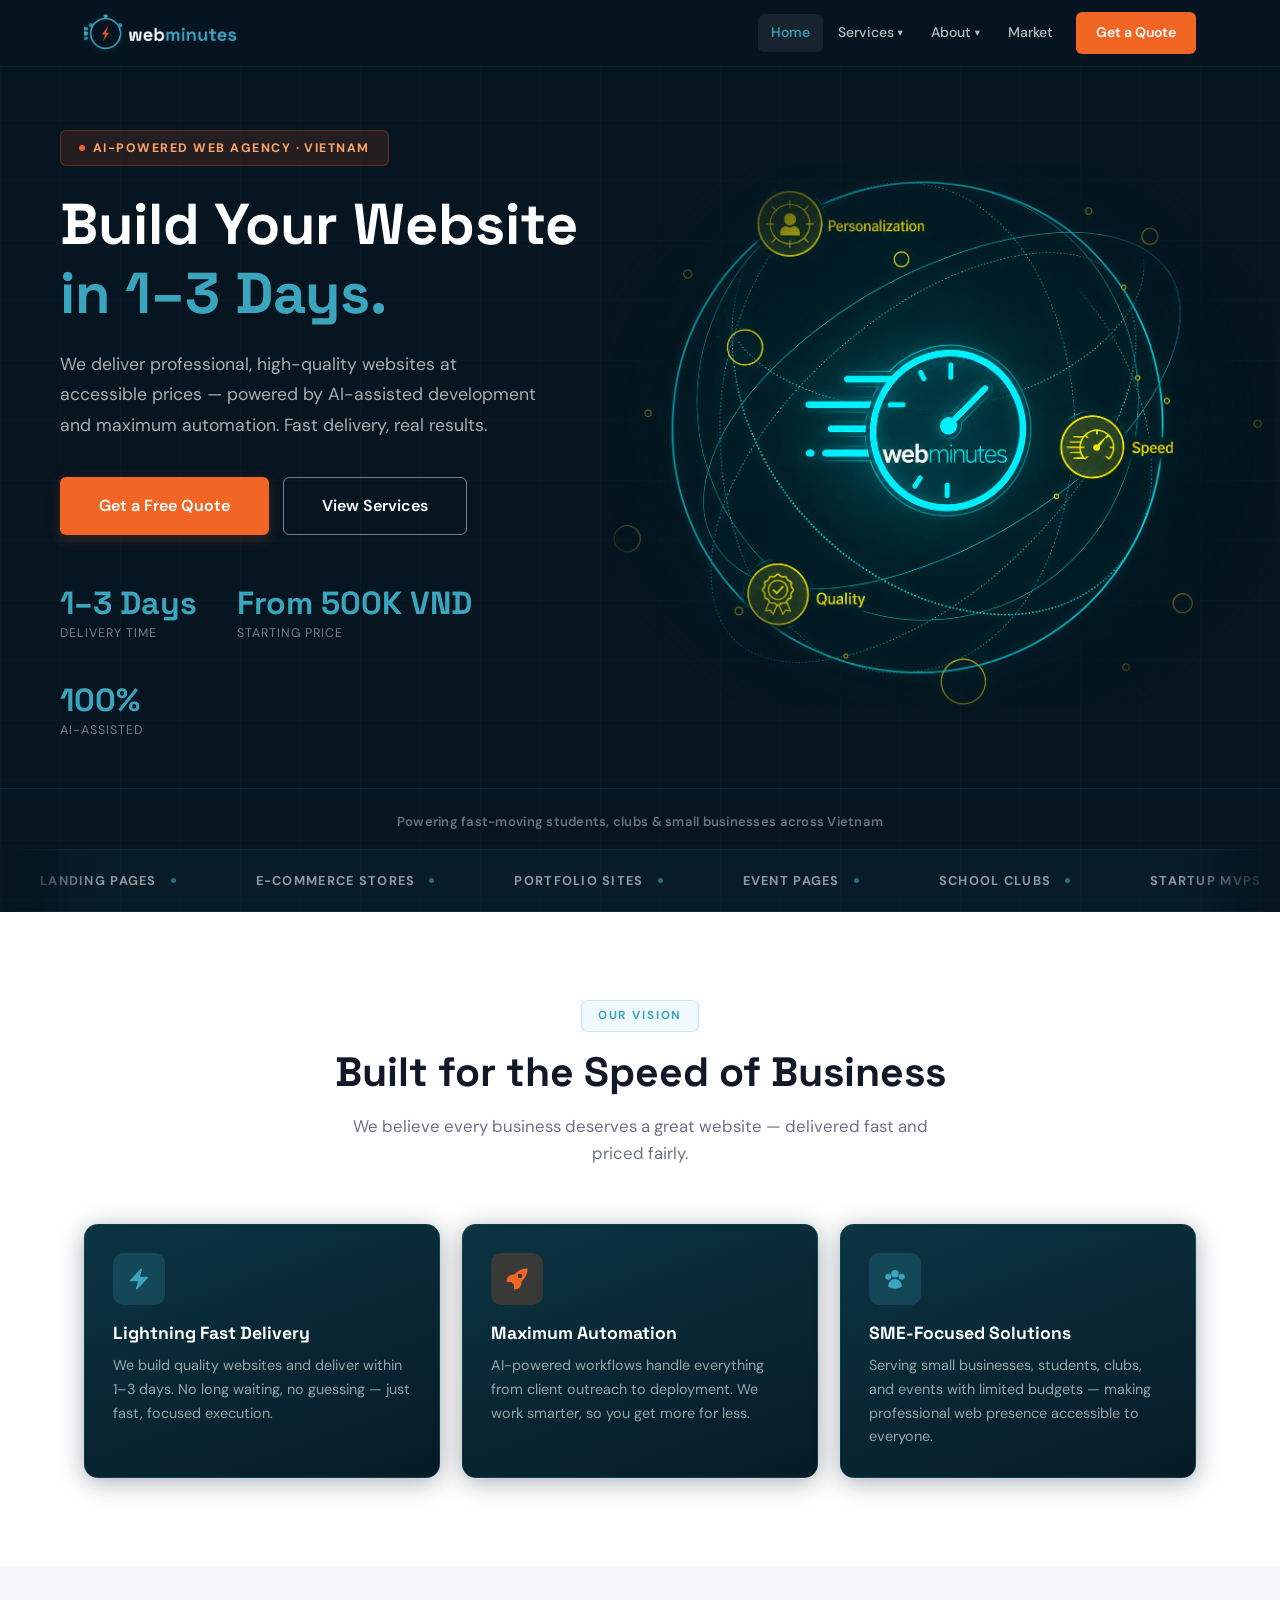
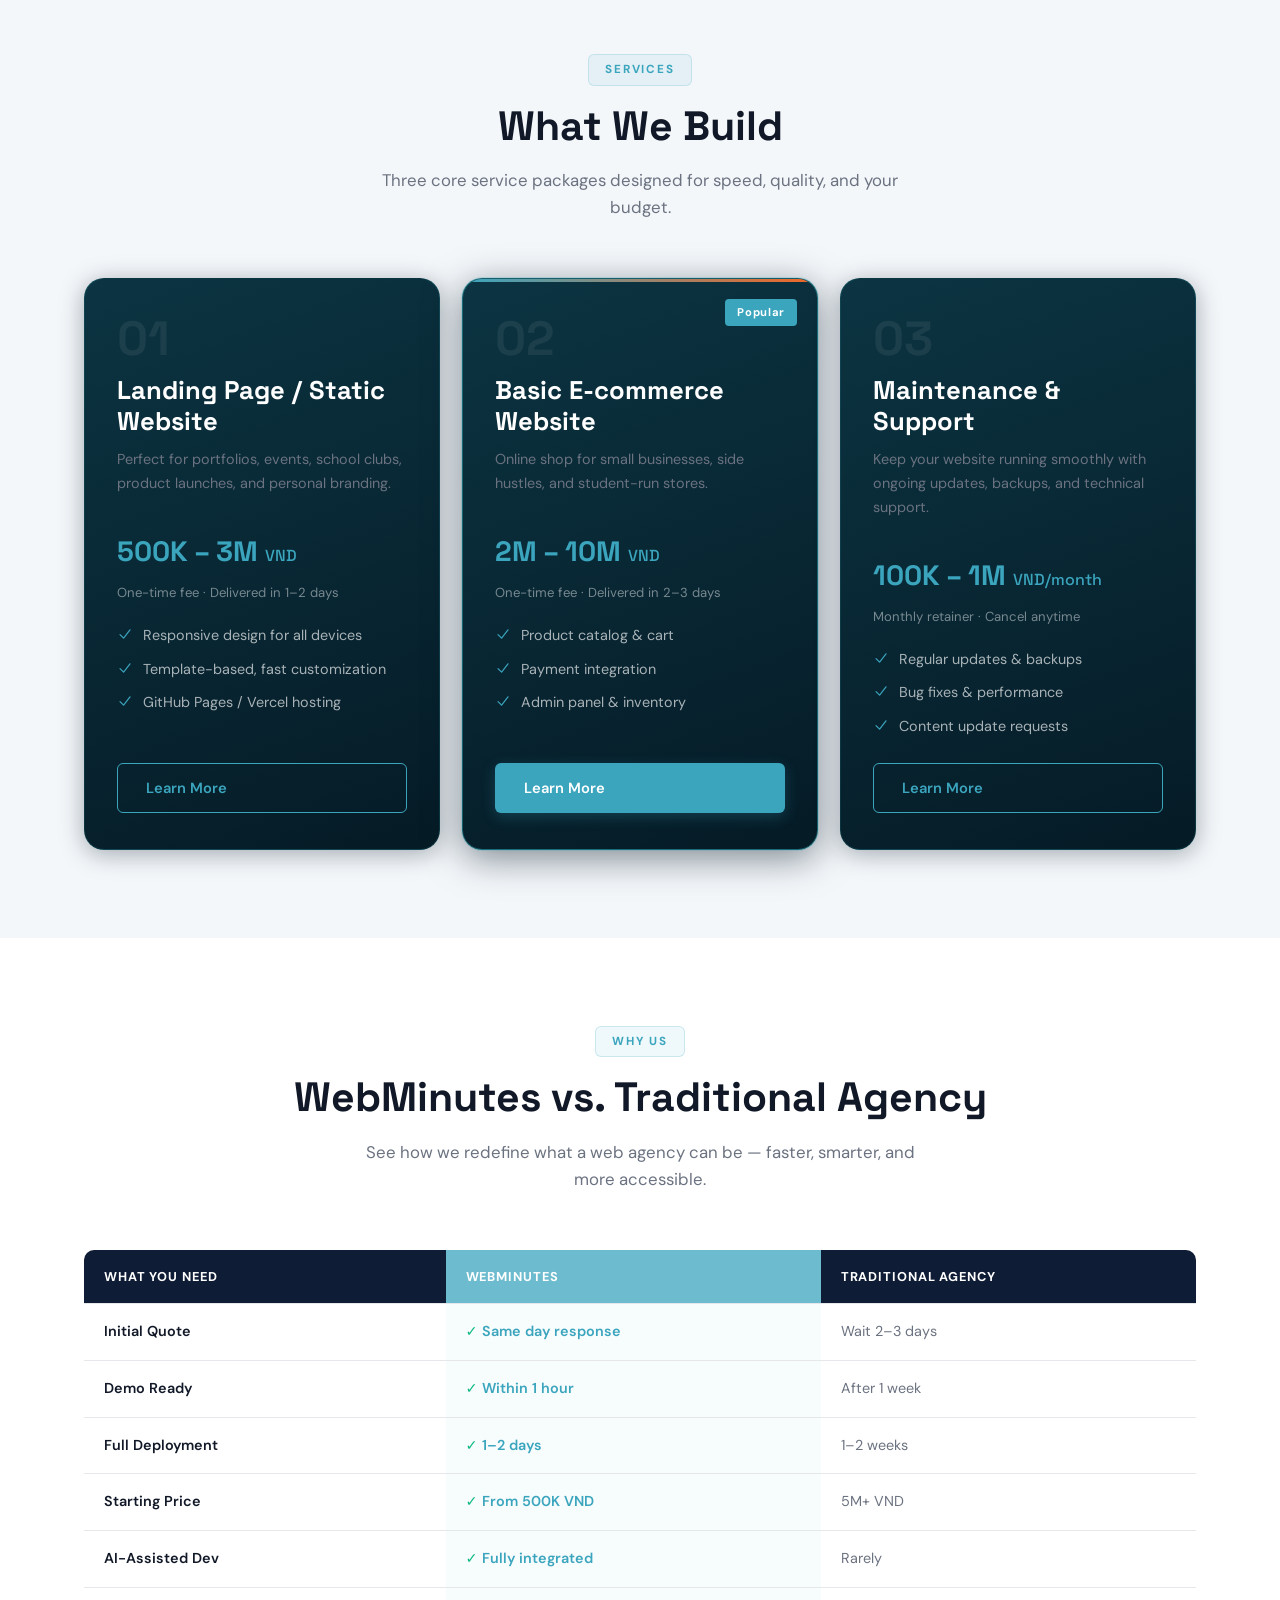
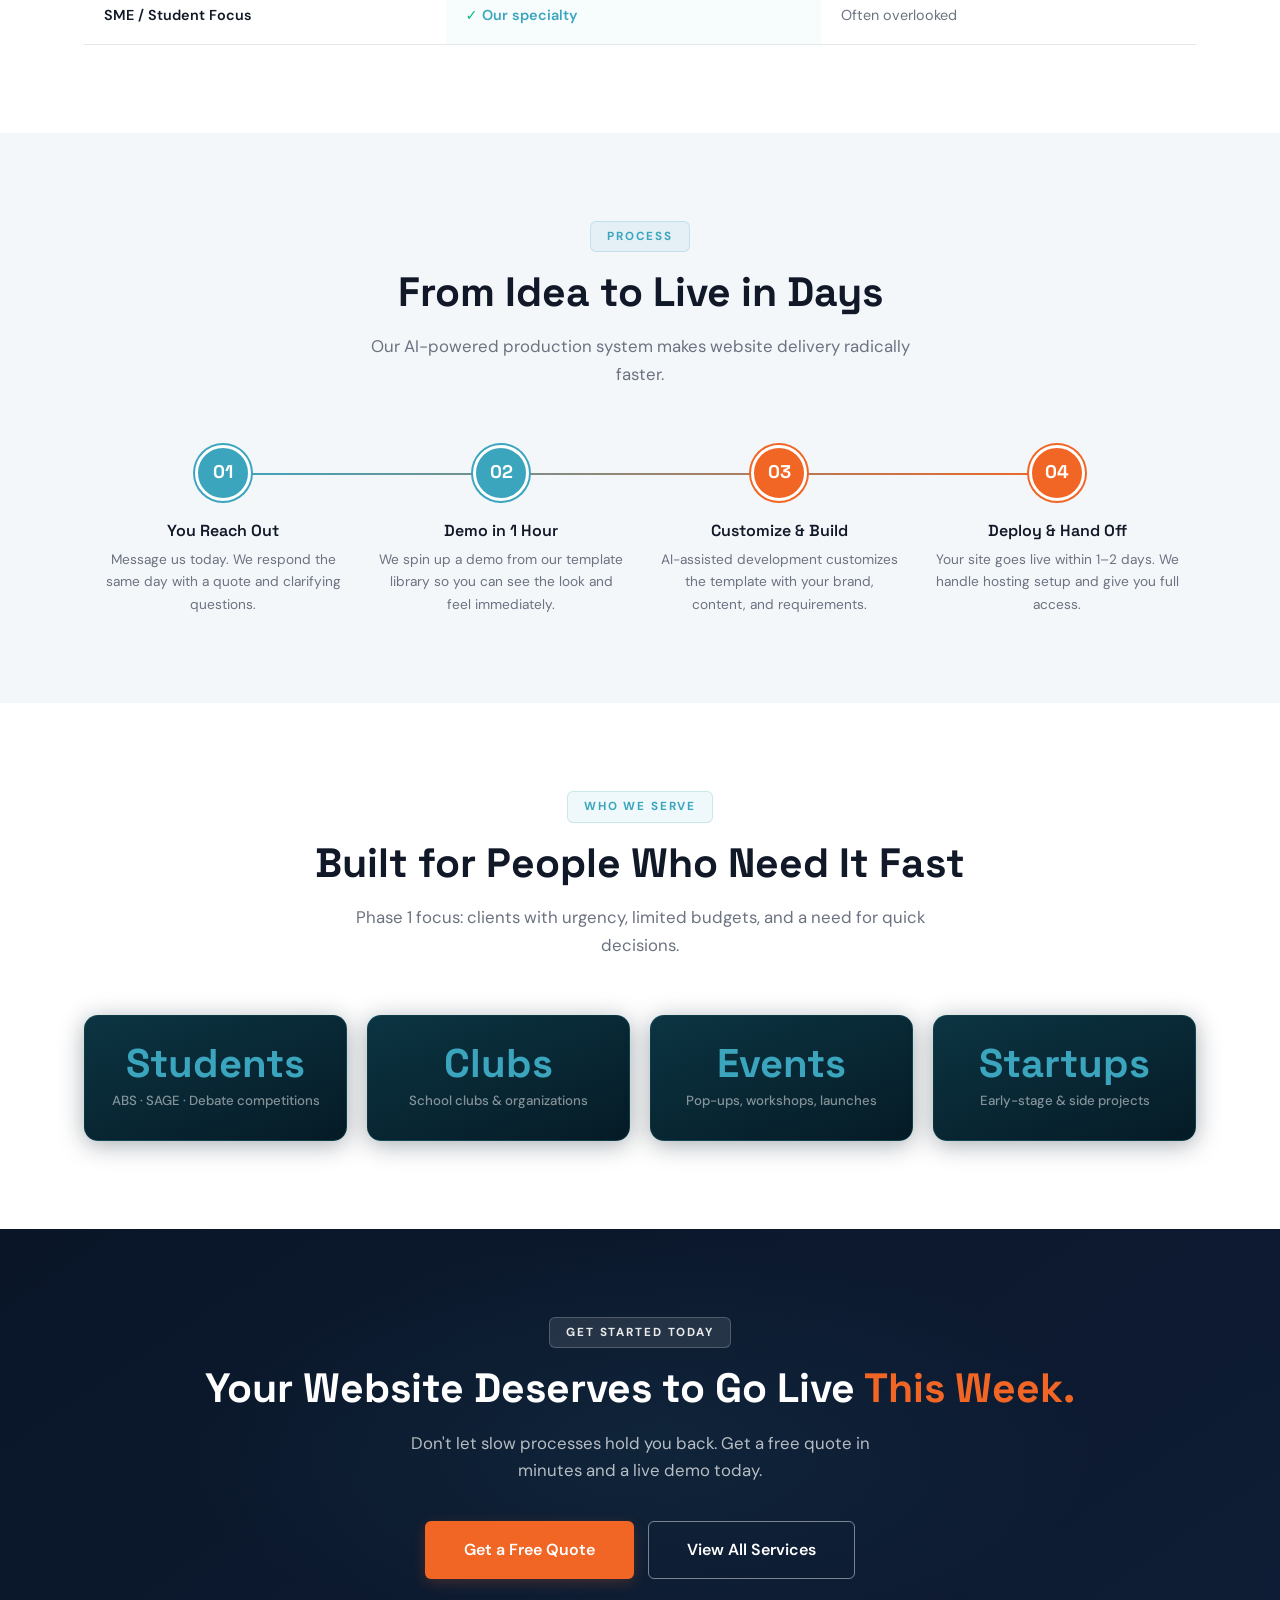
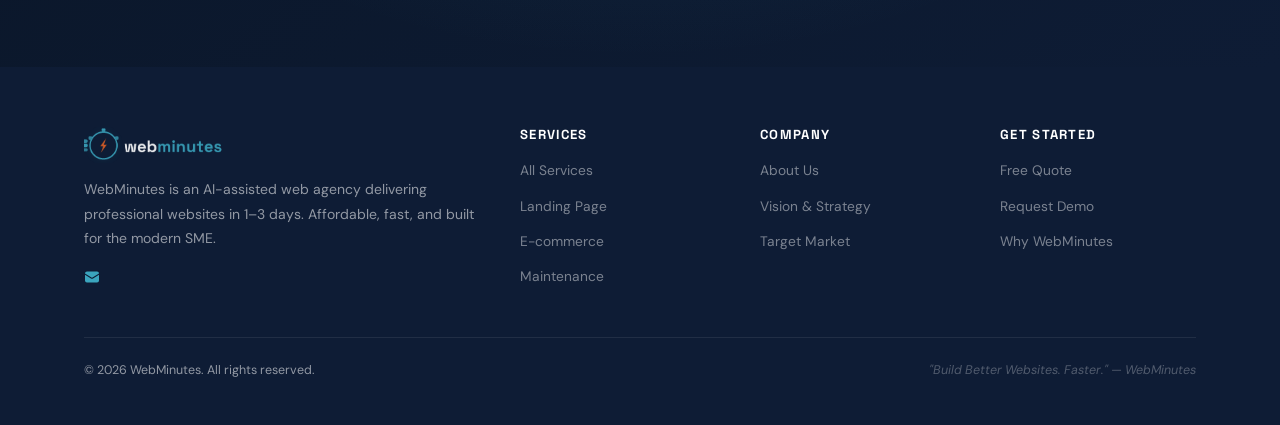
==== commit 8427812c: "style: redesign logo as full wordmark with lightning bolt icon Replace icon-only logo with full word" ====
--- a/index.html
+++ b/index.html
@@ -15,7 +15,6 @@
     <div class="nav-inner">
       <a href="index.html" class="nav-logo">
         <img src="assets/img/webminutes-logo.png" alt="WebMinutes" class="nav-logo-img" />
-        <span class="nav-logo-text">Web<span>Minutes</span></span>
       </a>
       <ul class="nav-menu">
         <li class="nav-item"><a href="index.html" class="nav-link active">Home</a></li>
--- a/assets/css/styles.css
+++ b/assets/css/styles.css
@@ -104,20 +104,22 @@
 .section-header p { font-size: 1.05rem; color: var(--text-light); max-width: 580px; margin: 0 auto; }
 
 /* LOGO */
-.nav-logo-img { height: 36px; width: auto; display: block; }
-.nav-logo-text { font-family: 'Space Grotesk', sans-serif; font-weight: 800; font-size: 1.2rem; color: var(--dark); letter-spacing: -.02em; }
-.nav-logo-text span { color: var(--primary); }
-.footer-logo-img { height: 32px; width: auto; display: block; margin-bottom: 14px; filter: brightness(0) invert(1); }
+.nav-logo-img { height: 40px; width: auto; display: block; }
+.footer-logo-img { height: 36px; width: auto; display: block; margin-bottom: 14px; opacity: .9; }
 
 /* NAV */
 .nav {
   position: fixed; top: 0; left: 0; right: 0; z-index: 1000;
-  background: rgba(255,255,255,.97);
-  backdrop-filter: blur(20px); -webkit-backdrop-filter: blur(20px);
-  border-bottom: 1px solid var(--border);
-  transition: var(--transition);
-}
-.nav.scrolled { box-shadow: var(--shadow-md); }
+  background: rgba(7,21,32,.55);
+  backdrop-filter: blur(16px); -webkit-backdrop-filter: blur(16px);
+  border-bottom: 1px solid rgba(46,196,204,.1);
+  transition: background .35s ease, border-color .35s ease, box-shadow .35s ease;
+}
+.nav.scrolled {
+  background: rgba(7,21,32,.94);
+  border-bottom-color: rgba(46,196,204,.18);
+  box-shadow: 0 4px 32px rgba(0,0,0,.35);
+}
 .nav-inner {
   display: flex; align-items: center; justify-content: space-between;
   height: 66px; max-width: 1160px; margin: 0 auto; padding: 0 24px;
@@ -128,25 +130,26 @@
 .nav-link {
   display: flex; align-items: center; gap: 4px; padding: 7px 13px;
   border-radius: 6px; font-size: .875rem; font-weight: 500;
-  color: var(--text); transition: var(--transition); white-space: nowrap;
-}
-.nav-link:hover, .nav-link.active { background: var(--bg-alt); color: var(--primary); }
+  color: rgba(255,255,255,.72); transition: var(--transition); white-space: nowrap;
+}
+.nav-link:hover, .nav-link.active { background: rgba(255,255,255,.07); color: var(--white); }
+.nav-link.active { color: var(--primary); }
 .nav-link .chevron { font-size: .65rem; transition: var(--transition); }
 .nav-item:hover .chevron { transform: rotate(180deg); }
 .dropdown {
   position: absolute; top: calc(100% + 8px); left: 0;
-  background: var(--white); border: 1px solid var(--border);
-  border-radius: var(--radius); box-shadow: var(--shadow-lg);
+  background: #0a1e2e; border: 1px solid rgba(46,196,204,.18);
+  border-radius: var(--radius); box-shadow: 0 12px 40px rgba(0,0,0,.5);
   min-width: 195px; opacity: 0; visibility: hidden;
   transform: translateY(-8px); transition: var(--transition); overflow: hidden;
 }
 .nav-item:hover .dropdown { opacity: 1; visibility: visible; transform: translateY(0); }
 .dropdown a {
   display: block; padding: 10px 16px; font-size: .855rem; font-weight: 500;
-  color: var(--text); border-bottom: 1px solid var(--border); transition: var(--transition);
+  color: rgba(255,255,255,.68); border-bottom: 1px solid rgba(255,255,255,.06); transition: var(--transition);
 }
 .dropdown a:last-child { border-bottom: none; }
-.dropdown a:hover { background: var(--bg-alt); color: var(--primary); padding-left: 22px; }
+.dropdown a:hover { background: rgba(46,196,204,.08); color: var(--primary); padding-left: 22px; }
 .nav-cta {
   background: var(--accent); color: var(--white) !important;
   border-radius: 6px; padding: 9px 20px !important;
@@ -154,7 +157,7 @@
 }
 .nav-cta:hover { background: var(--accent-dark) !important; color: var(--white) !important; transform: translateY(-1px); }
 .nav-toggle { display: none; flex-direction: column; gap: 5px; cursor: pointer; padding: 4px; }
-.nav-toggle span { display: block; width: 24px; height: 2px; background: var(--dark); border-radius: 2px; transition: var(--transition); }
+.nav-toggle span { display: block; width: 24px; height: 2px; background: rgba(255,255,255,.8); border-radius: 2px; transition: var(--transition); }
 
 /* BUTTONS */
 .btn {
@@ -490,11 +493,11 @@
   .tech-grid { grid-template-columns: 1fr 1fr; }
 }
 @media (max-width:768px) {
-  .nav-menu { display:none; position:fixed; top:66px; left:0; right:0; background:var(--white); border-bottom:1px solid var(--border); flex-direction:column; padding:14px; gap:4px; box-shadow:var(--shadow-lg); }
+  .nav-menu { display:none; position:fixed; top:66px; left:0; right:0; background:rgba(7,21,32,.97); backdrop-filter:blur(20px); -webkit-backdrop-filter:blur(20px); border-bottom:1px solid rgba(46,196,204,.15); flex-direction:column; padding:14px; gap:4px; box-shadow:0 12px 40px rgba(0,0,0,.5); }
   .nav-menu.open { display:flex; }
   .nav-toggle { display:flex; }
   .nav-cta { margin-left: 0; }
-  .dropdown { position:static; opacity:1; visibility:visible; transform:none; box-shadow:none; border:none; background:var(--bg-alt); border-radius:var(--radius); margin-top:4px; display:none; }
+  .dropdown { position:static; opacity:1; visibility:visible; transform:none; box-shadow:none; border:none; background:rgba(255,255,255,.04); border-radius:var(--radius); margin-top:4px; display:none; }
   .nav-item.open .dropdown { display:block; }
   .hero-stats { gap: 24px; }
   .hero-cta { flex-direction: column; }
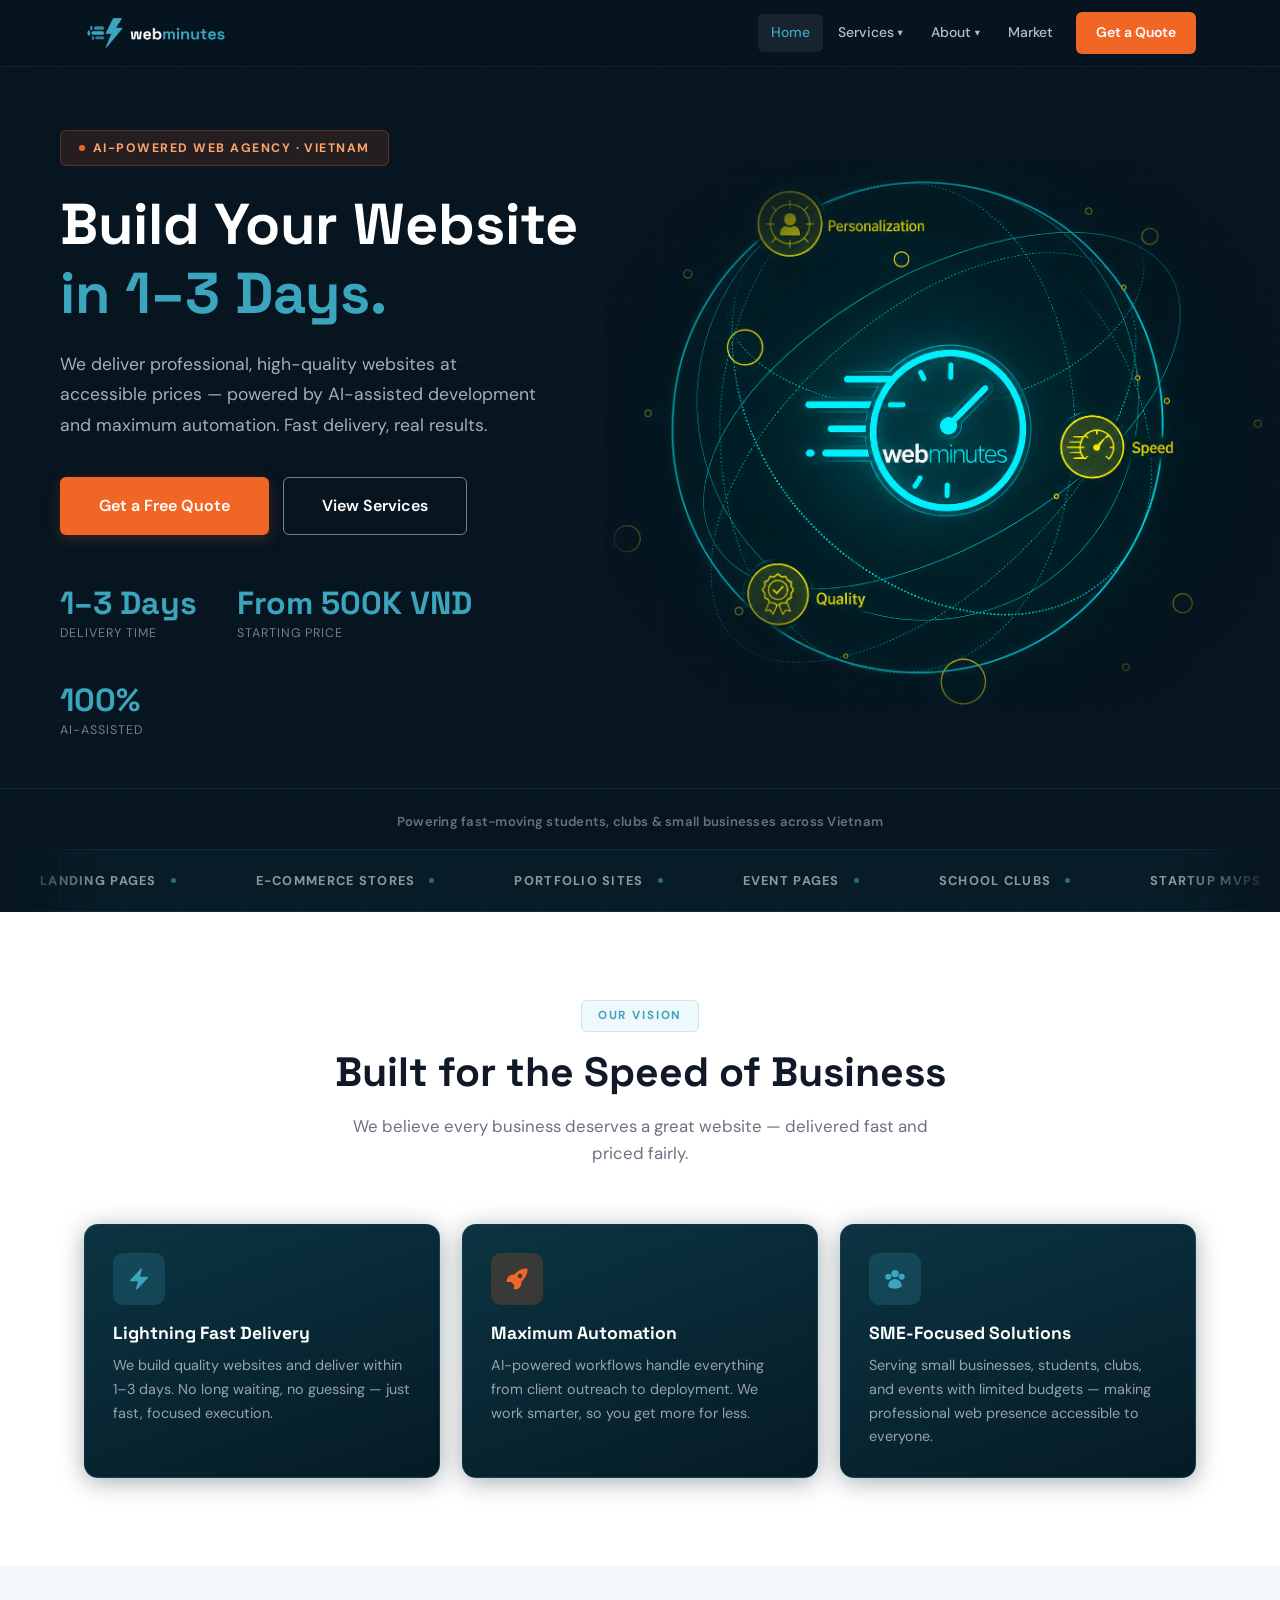
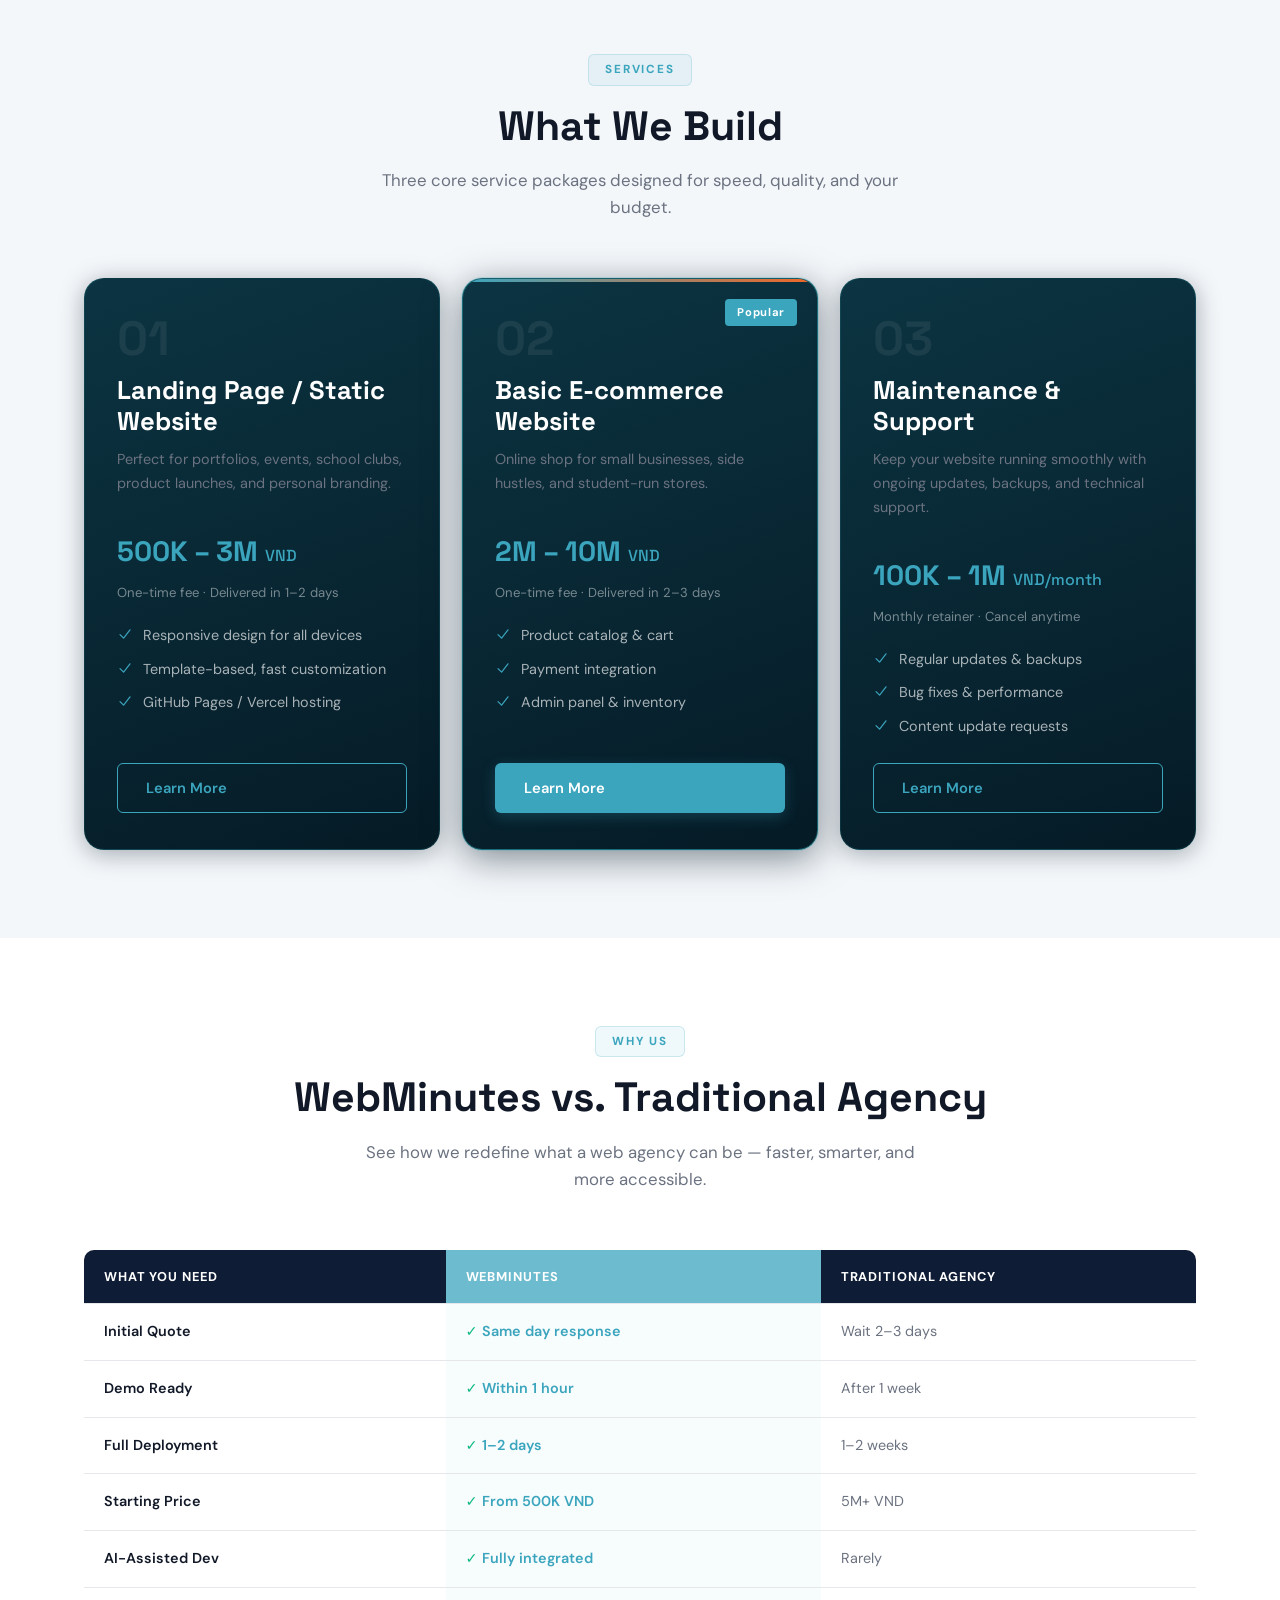
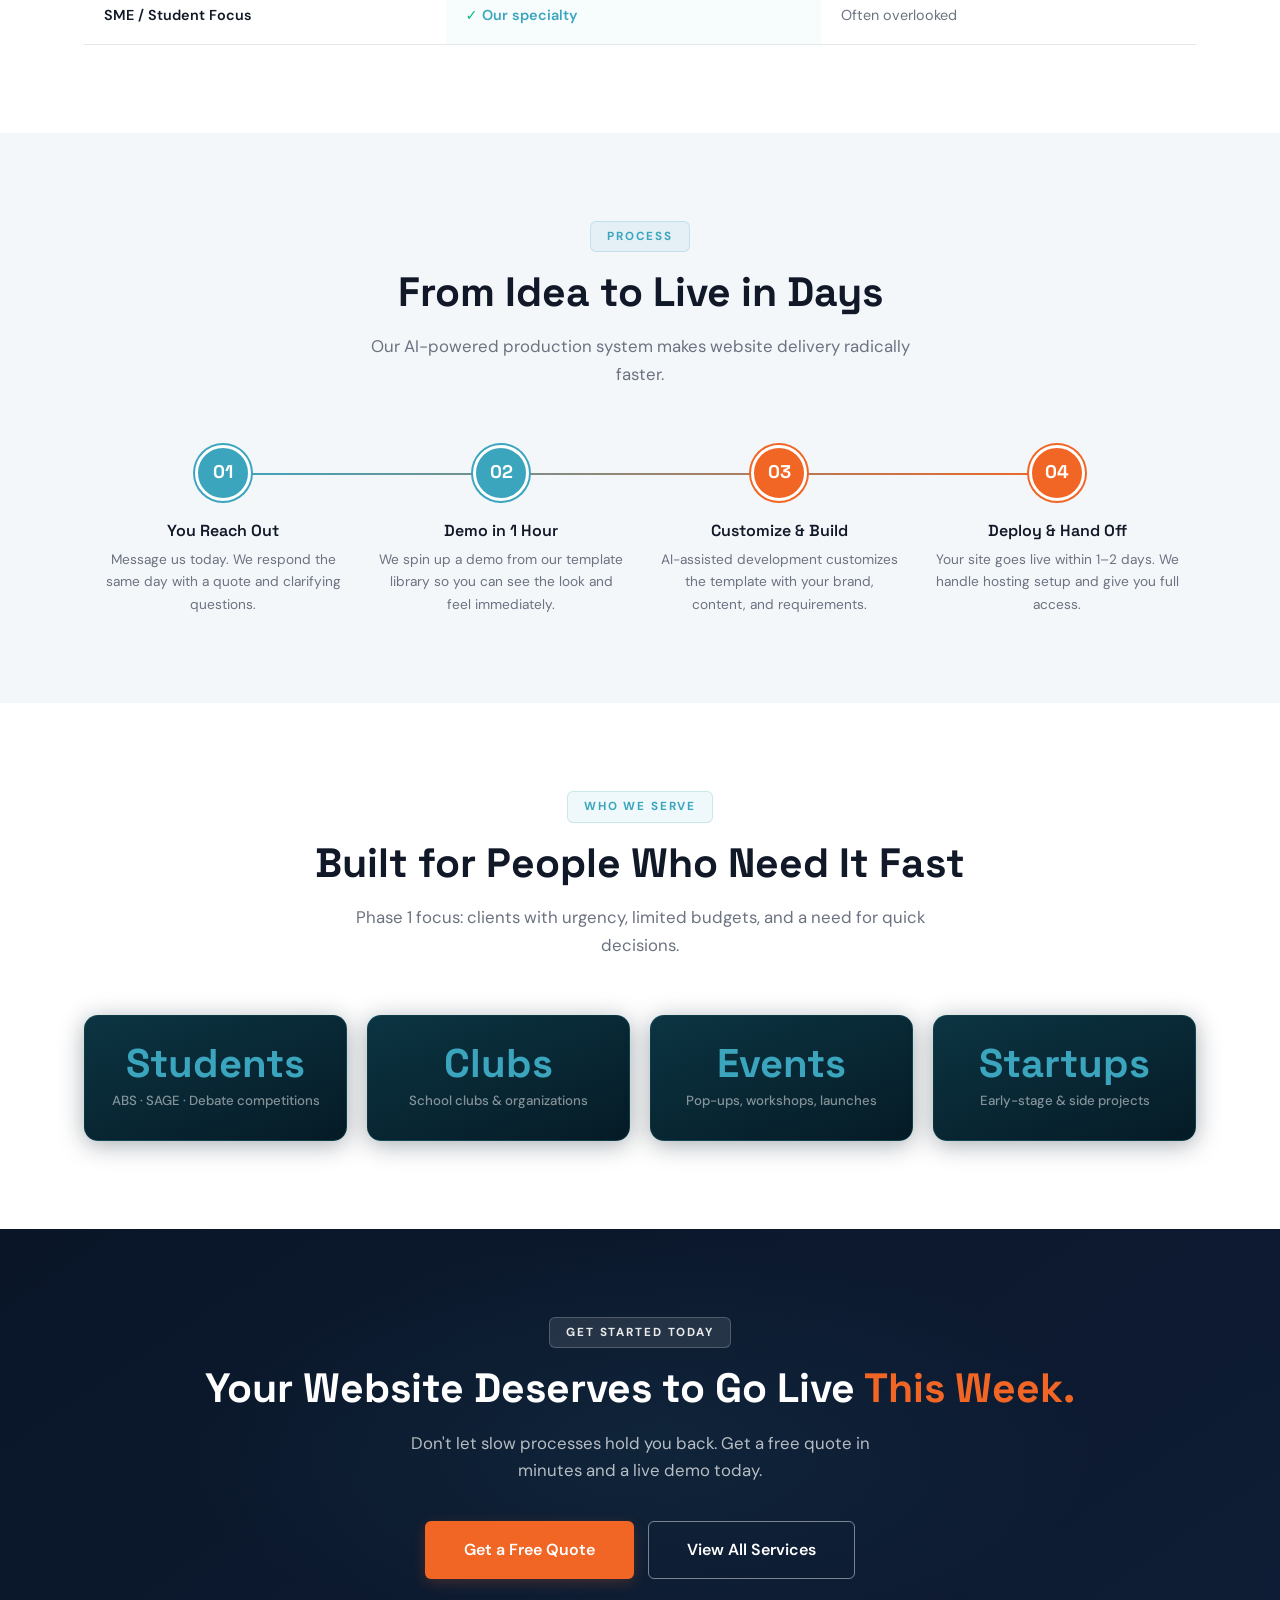
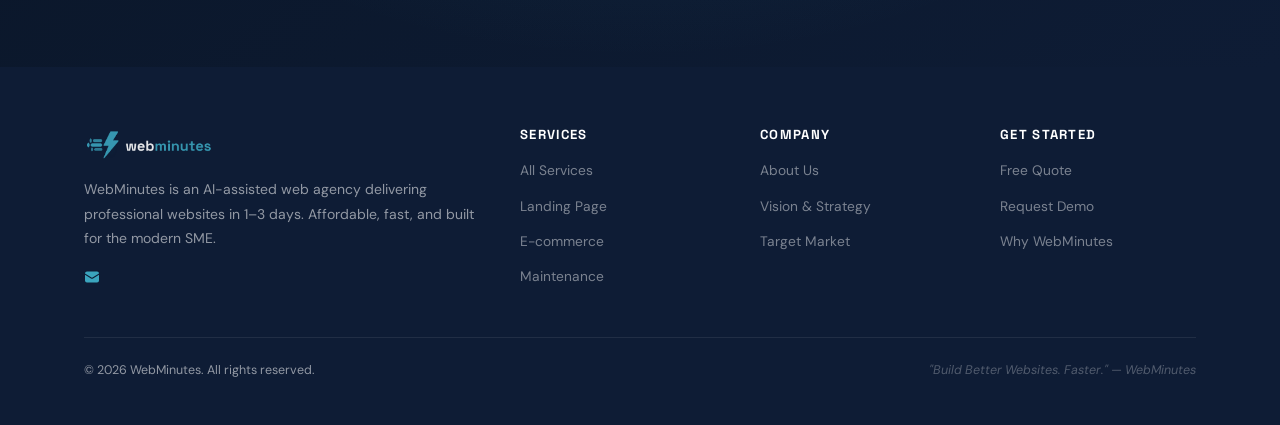
==== commit 05a7fcd9: "feat: add lightning bolt favicon (ico + 32px png) across all pages" ====
--- a/index.html
+++ b/index.html
@@ -3,7 +3,8 @@
 <head>
   <meta charset="UTF-8" />
   <meta name="viewport" content="width=device-width, initial-scale=1.0" />
-  <link rel="icon" type="image/png" href="assets/img/webminutes-logo.png" />
+  <link rel="icon" type="image/x-icon" href="assets/img/favicon.ico" />
+  <link rel="icon" type="image/png" sizes="32x32" href="assets/img/favicon-32.png" />
   <title>WebMinutes – AI-Powered Web Agency | Fast. Affordable. Professional.</title>
   <meta name="description" content="WebMinutes builds quality websites in 1-3 days using AI-assisted development. Affordable solutions for SMEs, students, clubs, and startups in Vietnam." />
   <link rel="stylesheet" href="assets/css/styles.css" />
